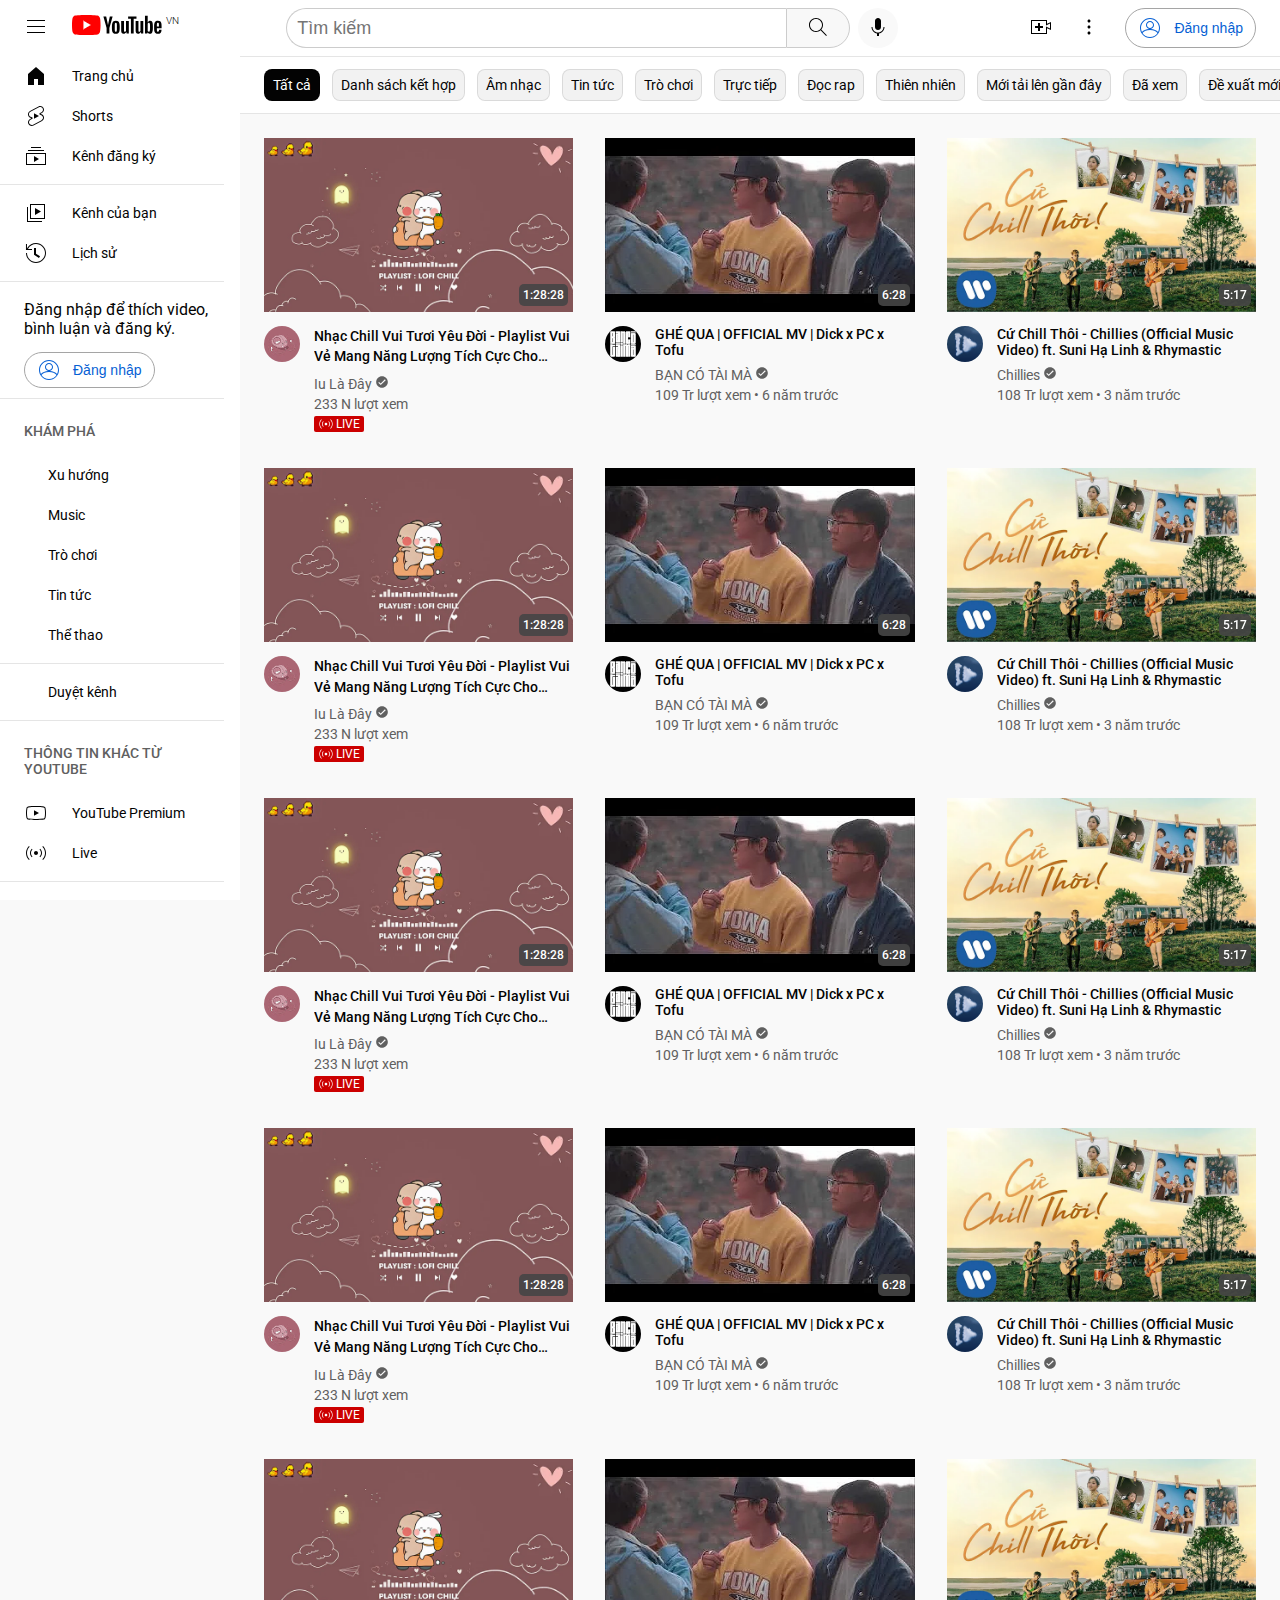
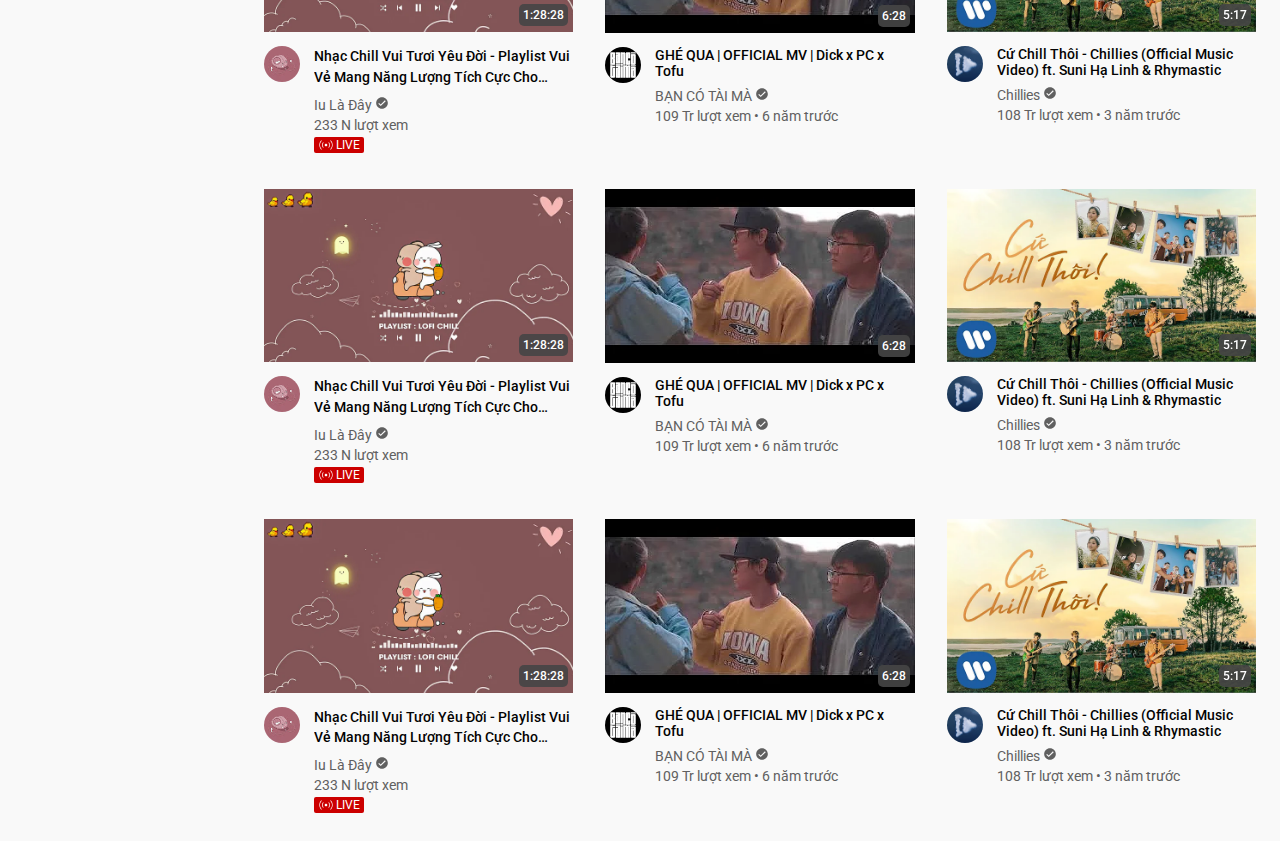
==== MaiKhoa/index.html @ 74b214de "push code" ====
<!DOCTYPE html>
<html lang="en">
<head>
    <meta charset="UTF-8">
    <meta name="viewport" content="width=device-width, initial-scale=1.0">
    <title>Youtube</title>
    <link href="style.css" rel="stylesheet" type="text/css" />
    <link rel="preconnect" href="https://fonts.googleapis.com" />
    <link rel="preconnect" href="https://fonts.gstatic.com" crossorigin />
    <link rel="icon" type="image/x-icon" href="/images/favicon.ico">
    <link
      href="https://fonts.googleapis.com/css2?family=Roboto:wght@400;500&display=swap"
      rel="stylesheet"
    />
</head>
<body>
    <header id="header">
      <div class="left d-flex">
        <button type="button" class="reset-button">
            <img src="./access/icon/ic_menu.png" alt="menu">
        </button>
        <div>
          <a href="/" class="logo">
            <img src="./access/icon/logo_youtube.png" alt="menu">
          </a> 
        <span class="country">VN</span>
      </div>
      </div>
      <div class="middle">
        <form >
          <input type="text" placeholder="Tìm kiếm" class="search" />
          <button type="submit" class="btn-search search">
            <img src="./access/icon/ic_search.png" alt="search">
          </button>
        </form>
        <button type="button" class="btn-mic reset-button">
          <img src="./access/icon/ic_mic.png" alt="mic">
        </button>
      </div>
      <div class="right">
        <button type="button" class="reset-button">
          <img src="./access/icon/ic-add.png" alt="add">
        </button>
        <button type="button" class="reset-button">
          <img src="./access/icon/ic_more.png" alt="more">
        </button>
        <button type="button" class="btn-signin btn-large">
          <img src="./access/icon/ic_avt.png" alt="avt">
          <span>Đăng nhập</span>
        </button>
      </div>
    </header>
    <aside id="sidebar">
      <nav class="nav-separator">
        <a href="#" class="active">
          <img src="./access/icon/ic_home.png" alt="">
          <span>Trang chủ</span>
        </a>
        <a href="#">
          <img src="./access/icon/ic-shorts.png" alt="">
          <span>Shorts</span>
        </a>
        <a href="#">
          <img src="./access/icon/ic_sub.png" alt="">
          <span>Kênh đăng ký</span>
        </a>
      </nav>
      <nav class="nav-separator">
        <a href="#">
          <img src="./access/icon/ic_channel.png" alt="">
          <span>Kênh của bạn</span>
        </a>
        <a href="#">
          <img src="./access/icon/ic_history.png" alt="">
          <span>Lịch sử</span>
        </a>
      </nav>
      <div class="pitch-signin">
        <p>Đăng nhập để thích video, bình luận và đăng ký.</p>
        <button type="button" class="btn-signin">
          <img src="./access/icon/ic_avt.png" alt="">
          <span>Đăng nhập</span>
        </button>
      </div>
      <div class="nav-with-title best-of-youtube">
        <h3>Khám phá</h3>
        <nav>
          <a href="#">
            <img src="/access/icon/ic_explore.png" alt="">
            <span>Xu hướng</span>
          </a>
          <a href="#">
            <img src="/access/icon/ic_music.png" alt="">
            <span>Music</span>
          </a>
          <a href="#">
            <img src="/access/icon/ic_game.png" alt="">
            <span>Trò chơi</span>
          </a>
          <a href="#">
            <img src="/access/icon/ic_new.png" alt="">
            <span>Tin tức</span>
          </a>
          <a href="#">
            <img src="/access/icon/ic_sport.png" alt="">
            <span>Thể thao</span>
          </a>
        </nav>
      </div>
      <nav class="nav-separator">
        <a href="#">
          <img src="/access/icon/ic-add.png" alt="">
          <span>Duyệt kênh</span>
        </a>
      </nav>
      <div class="nav-with-title more-from-youtube">
        <h3>Thông tin khác từ Youtube</h3>
        <nav>
          <a href="#">
            <svg
              width="24"
              height="24"
              viewBox="0 0 24 24"
              fill="none"
              xmlns="http://www.w3.org/2000/svg"
            >
              <path
                d="M10 9.35L15 12L10 14.65V9.35ZM12 6C9.47423 5.95085 6.94811 6.07782 4.44 6.38C4.18721 6.4509 3.95692 6.58564 3.77128 6.77129C3.58564 6.95693 3.45089 7.18722 3.38 7.44C3.1121 8.94492 2.98489 10.4715 3 12C2.98489 13.5285 3.1121 15.0551 3.38 16.56C3.45089 16.8128 3.58564 17.0431 3.77128 17.2287C3.95692 17.4144 4.18721 17.5491 4.44 17.62C6.94811 17.9222 9.47423 18.0492 12 18C14.5258 18.0492 17.0519 17.9222 19.56 17.62C19.8128 17.5491 20.0431 17.4144 20.2287 17.2287C20.4144 17.0431 20.5491 16.8128 20.62 16.56C20.8879 15.0551 21.0151 13.5285 21 12C21.0151 10.4715 20.8879 8.94492 20.62 7.44C20.5491 7.18722 20.4144 6.95693 20.2287 6.77129C20.0431 6.58564 19.8128 6.4509 19.56 6.38C17.0519 6.07782 14.5258 5.95085 12 6ZM12 5C12 5 18.25 5 19.81 5.42C20.2341 5.53436 20.6208 5.75801 20.9314 6.06861C21.242 6.37921 21.4656 6.76589 21.58 7.19C21.8696 8.77673 22.0103 10.3871 22 12C22.0103 13.6129 21.8696 15.2233 21.58 16.81C21.4656 17.2341 21.242 17.6208 20.9314 17.9314C20.6208 18.242 20.2341 18.4656 19.81 18.58C18.25 19 12 19 12 19C12 19 5.75 19 4.19 18.58C3.76589 18.4656 3.37921 18.242 3.06861 17.9314C2.758 17.6208 2.53435 17.2341 2.42 16.81C2.13035 15.2233 1.98974 13.6129 2 12C1.98974 10.3871 2.13035 8.77673 2.42 7.19C2.53435 6.76589 2.758 6.37921 3.06861 6.06861C3.37921 5.75801 3.76589 5.53436 4.19 5.42C5.75 5 12 5 12 5Z"
                fill="#030303"
              />
            </svg>
            <span>YouTube Premium</span>
          </a>
          <a href="#">
            <svg
              width="24"
              height="24"
              viewBox="0 0 24 24"
              fill="none"
              xmlns="http://www.w3.org/2000/svg"
            >
              <path
                d="M14 12C14 13.1 13.1 14 12 14C10.9 14 10 13.1 10 12C10 10.9 10.9 9.99998 12 9.99998C13.1 9.99998 14 10.9 14 12ZM8.48 8.44998L7.77 7.74998C6.68 8.82998 6 10.34 6 12C6 13.66 6.68 15.17 7.77 16.25L8.48 15.54C7.57 14.64 7 13.39 7 12C7 10.61 7.57 9.35998 8.48 8.44998ZM16.23 7.74998L15.52 8.45998C16.43 9.35998 17 10.61 17 12C17 13.39 16.43 14.64 15.52 15.55L16.23 16.26C17.32 15.17 18 13.66 18 12C18 10.34 17.32 8.82998 16.23 7.74998ZM5.65 5.62998L4.95 4.91998C3.13 6.72998 2 9.23998 2 12C2 14.76 3.13 17.27 4.95 19.08L5.66 18.37C4.02 16.74 3 14.49 3 12C3 9.50998 4.02 7.25998 5.65 5.62998ZM19.05 4.91998L18.34 5.62998C19.98 7.25998 21 9.50998 21 12C21 14.49 19.98 16.74 18.35 18.37L19.06 19.08C20.87 17.27 22 14.76 22 12C22 9.23998 20.87 6.72998 19.05 4.91998Z"
                fill="#030303"
              />
            </svg>

            <span>Live</span>
          </a>
        </nav>
      </div>
      <nav class="nav-separator">
        <a href="#">
          <svg
            width="24"
            height="24"
            viewBox="0 0 24 24"
            fill="none"
            xmlns="http://www.w3.org/2000/svg"
          >
            <path
              d="M12 9C13.65 9 15 10.35 15 12C15 13.65 13.65 15 12 15C10.35 15 9 13.65 9 12C9 10.35 10.35 9 12 9ZM12 8C9.79 8 8 9.79 8 12C8 14.21 9.79 16 12 16C14.21 16 16 14.21 16 12C16 9.79 14.21 8 12 8ZM13.22 3L13.77 5.2L13.9 5.71L14.4 5.89C15.01 6.12 15.59 6.45 16.12 6.87L16.52 7.19L17.02 7.05L19.19 6.43L20.41 8.54L18.78 10.13L18.41 10.49L18.49 11C18.54 11.32 18.57 11.64 18.57 11.98C18.57 12.32 18.54 12.64 18.49 12.96L18.41 13.47L18.78 13.83L20.41 15.42L19.19 17.53L17.02 16.91L16.52 16.77L16.12 17.09C15.59 17.52 15.01 17.85 14.4 18.07L13.9 18.25L13.77 18.76L13.22 21H10.78L10.23 18.8L10.1 18.29L9.6 18.11C9 17.88 8.42 17.55 7.88 17.12L7.48 16.8L6.98 16.94L4.81 17.56L3.6 15.44L5.23 13.85L5.6 13.49L5.52 12.98C5.47 12.66 5.44 12.33 5.44 12C5.44 11.67 5.47 11.34 5.52 11.02L5.6 10.51L5.23 10.15L3.6 8.56L4.82 6.45L6.99 7.07L7.49 7.21L7.89 6.89C8.42 6.45 9 6.12 9.61 5.9L10.11 5.72L10.24 5.21L10.78 3H13.22ZM14 2H10L9.26 4.96C8.53 5.23 7.86 5.62 7.26 6.1L4.34 5.27L2.34 8.73L4.53 10.86C4.47 11.23 4.44 11.61 4.44 12C4.44 12.39 4.47 12.77 4.53 13.14L2.34 15.27L4.34 18.73L7.26 17.9C7.86 18.38 8.53 18.77 9.26 19.04L10 22H14L14.74 19.04C15.47 18.77 16.14 18.38 16.74 17.9L19.66 18.73L21.66 15.27L19.47 13.14C19.53 12.77 19.56 12.39 19.56 12C19.56 11.61 19.53 11.23 19.47 10.86L21.66 8.73L19.66 5.27L16.74 6.1C16.14 5.62 15.47 5.23 14.74 4.96L14 2Z"
              fill="#030303"
            />
          </svg>

          <span>Cài đặt</span>
        </a>
        <a href="#">
          <svg
            width="24"
            height="24"
            viewBox="0 0 24 24"
            fill="none"
            xmlns="http://www.w3.org/2000/svg"
          >
            <path
              d="M13.18 4L13.42 5.2L13.58 6H14.4H19V13H13.82L13.58 11.8L13.42 11H12.6H6V4H13.18ZM14 3H5V21H6V12H12.6L13 14H20V5H14.4L14 3Z"
              fill="#030303"
            />
          </svg>

          <span>Lịch sử báo cáo</span>
        </a>
        <a href="#">
          <svg
            width="24"
            height="24"
            viewBox="0 0 24 24"
            fill="none"
            xmlns="http://www.w3.org/2000/svg"
          >
            <path
              d="M15.36 9.96C15.36 11.05 14.69 11.63 14.05 12.2C13.52 12.67 13.02 13.1 12.89 13.8L12.85 14H11.1L11.13 13.72C11.27 12.55 11.93 11.96 12.6 11.45C13.12 11.05 13.61 10.68 13.61 9.96C13.61 9.45 13.38 8.99 12.98 8.67C12.58 8.36 12.06 8.25 11.56 8.38C10.97 8.53 10.51 9.05 10.37 9.72L10.32 10H8.57L8.63 9.58C8.83 8.18 9.78 7.05 11.05 6.71C12.1 6.42 13.19 6.63 14.03 7.28C14.88 7.92 15.36 8.9 15.36 9.96ZM12 18C12.55 18 13 17.55 13 17C13 16.45 12.55 16 12 16C11.45 16 11 16.45 11 17C11 17.55 11.45 18 12 18ZM12 3C7.04 3 3 7.04 3 12C3 16.96 7.04 21 12 21C16.96 21 21 16.96 21 12C21 7.04 16.96 3 12 3ZM12 2C17.52 2 22 6.48 22 12C22 17.52 17.52 22 12 22C6.48 22 2 17.52 2 12C2 6.48 6.48 2 12 2Z"
              fill="#030303"
            />
          </svg>

          <span>Giúp đỡ</span>
        </a>
        <a href="#">
          <svg
            width="24"
            height="24"
            viewBox="0 0 24 24"
            fill="none"
            xmlns="http://www.w3.org/2000/svg"
          >
            <path
              d="M13 14H11V12H13V14ZM13 5H11V11H13V5ZM19 3H5V19.59L8.29 16.3L8.59 16H9H19V3ZM20 2V17H9L4 22V2H20Z"
              fill="#030303"
            />
          </svg>

          <span>Gửi phản hồi</span>
        </a>
      </nav>
      <div class="sitemap">
        <p>
          <a href="#">Giới thiệu</a>
          <a href="#">Báo chí</a>
          <a href="#">Bản quyền</a><br />
          <a href="#">Liên hệ chúng tôi</a>
          <a href="#">Người sáng tạo</a><br />
          <a href="#">Quảng cáo</a>
          <a href="#">Nhà phát triển</a>
        </p>
        <p>
          <a href="#">Điều khoản</a>
          <a href="#">Quyền riêng tư</a>
          <a href="#">Chính sách và an toàn</a><br />
          <a href="#">Cách YouTube hoạt động</a><br />
          <a href="#">Thử các tính năng mới</a>
        </p>
      </div>
      <p class="copyright">© 2024 Google LLC</p>
    </aside>
    <section id="content">
      <header id="header-tags">
        <a href="#" class="selected">Tất cả</a>
        <a href="#">Danh sách kết hợp</a>
        <a href="#">Âm nhạc</a>
        <a href="#">Tin tức</a>
        <a href="#">Trò chơi</a>
        <a href="#">Trực tiếp</a>
        <a href="#">Đọc rap</a>
        <a href="#">Thiên nhiên</a>
        <a href="#">Mới tải lên gần đây</a>
        <a href="#">Đã xem</a>
        <a href="#">Đề xuất mới</a>
      </header>
      <div class="thumbs-list">
        <article class="video-thumb">
            <div class="img">
               <img class="thumb" src="images/t01.png" />
               <div class="time-vd">
                 <span >1:28:28</span>
                </div>
            </div>
          <div class="details">
            <img class="avt-author" src="images/a01.png" />
            <div class="infos">
              <h4 class="name-video">Nhạc Chill Vui Tươi Yêu Đời - Playlist Vui Vẻ Mang Năng Lượng Tích Cực Cho Ngày Mới - Iu Là Đây</h4>
              <p>
                Iu Là Đây
                <svg
                  width="14"
                  height="14"
                  viewBox="0 0 14 14"
                  fill="none"
                  xmlns="http://www.w3.org/2000/svg"
                >
                  <path
                    d="M6.99999 1.16666C3.79166 1.16666 1.16666 3.79166 1.16666 7C1.16666 10.2083 3.79166 12.8333 6.99999 12.8333C10.2083 12.8333 12.8333 10.2083 12.8333 7C12.8333 3.79166 10.2083 1.16666 6.99999 1.16666ZM5.71666 10.0917L3.26666 7.7L4.08332 6.88333L5.71666 8.45833L9.91666 4.31666L10.7333 5.13333L5.71666 10.0917Z"
                    fill="#606060"
                  />
                </svg>
              </p>
              <p>233 N lượt xem</p>
              <p class="live">
                <svg
                  width="16"
                  height="16"
                  viewBox="0 0 16 16"
                  fill="none"
                  xmlns="http://www.w3.org/2000/svg"
                >
                  <path
                    d="M9.33333 8C9.33333 8.73333 8.73333 9.33333 7.99999 9.33333C7.26666 9.33333 6.66666 8.73333 6.66666 8C6.66666 7.26667 7.26666 6.66667 7.99999 6.66667C8.73333 6.66667 9.33333 7.26667 9.33333 8ZM5.65333 5.63333L5.17999 5.16667C4.45333 5.88667 3.99999 6.89333 3.99999 8C3.99999 9.10667 4.45333 10.1133 5.17999 10.8333L5.65333 10.36C5.04666 9.76 4.66666 8.92666 4.66666 8C4.66666 7.07333 5.04666 6.24 5.65333 5.63333ZM10.82 5.16667L10.3467 5.64C10.9533 6.24 11.3333 7.07333 11.3333 8C11.3333 8.92666 10.9533 9.76 10.3467 10.3667L10.82 10.84C11.5467 10.1133 12 9.10667 12 8C12 6.89333 11.5467 5.88667 10.82 5.16667ZM3.76666 3.75333L3.29999 3.28C2.08666 4.48667 1.33333 6.16 1.33333 8C1.33333 9.84 2.08666 11.5133 3.29999 12.72L3.77333 12.2467C2.67999 11.16 1.99999 9.66 1.99999 8C1.99999 6.34 2.67999 4.84 3.76666 3.75333ZM12.7 3.28L12.2267 3.75333C13.32 4.84 14 6.34 14 8C14 9.66 13.32 11.16 12.2333 12.2467L12.7067 12.72C13.9133 11.5133 14.6667 9.84 14.6667 8C14.6667 6.16 13.9133 4.48667 12.7 3.28Z"
                    fill="white"
                  />
                </svg>
                Live
              </p>
            </div>
          </div>
        </article>
        <article class="video-thumb">
            <div class="img">
                <img class="thumb" src="images/t02.png" />
                <div class="time-vd">
                  <span >6:28</span>
                 </div>
             </div>
          <div class="details">
            <img class="avt-author"  src="images/a02.png" />
            <div class="infos">
              <h4>GHÉ QUA | OFFICIAL MV | Dick x PC x Tofu</h4>
              <p>
                BẠN CÓ TÀI MÀ
                <svg
                  width="14"
                  height="14"
                  viewBox="0 0 14 14"
                  fill="none"
                  xmlns="http://www.w3.org/2000/svg"
                >
                  <path
                    d="M6.99999 1.16666C3.79166 1.16666 1.16666 3.79166 1.16666 7C1.16666 10.2083 3.79166 12.8333 6.99999 12.8333C10.2083 12.8333 12.8333 10.2083 12.8333 7C12.8333 3.79166 10.2083 1.16666 6.99999 1.16666ZM5.71666 10.0917L3.26666 7.7L4.08332 6.88333L5.71666 8.45833L9.91666 4.31666L10.7333 5.13333L5.71666 10.0917Z"
                    fill="#606060"
                  />
                </svg>
              </p>
              <p>
                109 Tr lượt xem • 6 năm trước</p>
            </div>
          </div>
        </article>
        <article class="video-thumb">
            <div class="img">
                <img class="thumb" src="images/t03.png" />
                <div class="time-vd">
                  <span >5:17</span>
                 </div>
             </div>
          <div class="details">
            <img class="avt-author" src="images/a03.png" />
            <div class="infos">
              <h4>Cứ Chill Thôi - Chillies (Official Music Video) ft. Suni Hạ Linh & Rhymastic</h4>
              <p>
                Chillies
                <svg
                  width="14"
                  height="14"
                  viewBox="0 0 14 14"
                  fill="none"
                  xmlns="http://www.w3.org/2000/svg"
                >
                  <path
                    d="M6.99999 1.16666C3.79166 1.16666 1.16666 3.79166 1.16666 7C1.16666 10.2083 3.79166 12.8333 6.99999 12.8333C10.2083 12.8333 12.8333 10.2083 12.8333 7C12.8333 3.79166 10.2083 1.16666 6.99999 1.16666ZM5.71666 10.0917L3.26666 7.7L4.08332 6.88333L5.71666 8.45833L9.91666 4.31666L10.7333 5.13333L5.71666 10.0917Z"
                    fill="#606060"
                  />
                </svg>
              </p>
              <p>108 Tr lượt xem  • 3 năm trước</p>
            </div>
          </div>
        </article>
        <article class="video-thumb">
            <div class="img">
               <img class="thumb" src="images/t01.png" />
               <div class="time-vd">
                 <span >1:28:28</span>
                </div>
            </div>
          <div class="details">
            <img class="avt-author" src="images/a01.png" />
            <div class="infos">
              <h4 class="name-video">Nhạc Chill Vui Tươi Yêu Đời - Playlist Vui Vẻ Mang Năng Lượng Tích Cực Cho Ngày Mới - Iu Là Đây</h4>
              <p>
                Iu Là Đây
                <svg
                  width="14"
                  height="14"
                  viewBox="0 0 14 14"
                  fill="none"
                  xmlns="http://www.w3.org/2000/svg"
                >
                  <path
                    d="M6.99999 1.16666C3.79166 1.16666 1.16666 3.79166 1.16666 7C1.16666 10.2083 3.79166 12.8333 6.99999 12.8333C10.2083 12.8333 12.8333 10.2083 12.8333 7C12.8333 3.79166 10.2083 1.16666 6.99999 1.16666ZM5.71666 10.0917L3.26666 7.7L4.08332 6.88333L5.71666 8.45833L9.91666 4.31666L10.7333 5.13333L5.71666 10.0917Z"
                    fill="#606060"
                  />
                </svg>
              </p>
              <p>233 N lượt xem</p>
              <p class="live">
                <svg
                  width="16"
                  height="16"
                  viewBox="0 0 16 16"
                  fill="none"
                  xmlns="http://www.w3.org/2000/svg"
                >
                  <path
                    d="M9.33333 8C9.33333 8.73333 8.73333 9.33333 7.99999 9.33333C7.26666 9.33333 6.66666 8.73333 6.66666 8C6.66666 7.26667 7.26666 6.66667 7.99999 6.66667C8.73333 6.66667 9.33333 7.26667 9.33333 8ZM5.65333 5.63333L5.17999 5.16667C4.45333 5.88667 3.99999 6.89333 3.99999 8C3.99999 9.10667 4.45333 10.1133 5.17999 10.8333L5.65333 10.36C5.04666 9.76 4.66666 8.92666 4.66666 8C4.66666 7.07333 5.04666 6.24 5.65333 5.63333ZM10.82 5.16667L10.3467 5.64C10.9533 6.24 11.3333 7.07333 11.3333 8C11.3333 8.92666 10.9533 9.76 10.3467 10.3667L10.82 10.84C11.5467 10.1133 12 9.10667 12 8C12 6.89333 11.5467 5.88667 10.82 5.16667ZM3.76666 3.75333L3.29999 3.28C2.08666 4.48667 1.33333 6.16 1.33333 8C1.33333 9.84 2.08666 11.5133 3.29999 12.72L3.77333 12.2467C2.67999 11.16 1.99999 9.66 1.99999 8C1.99999 6.34 2.67999 4.84 3.76666 3.75333ZM12.7 3.28L12.2267 3.75333C13.32 4.84 14 6.34 14 8C14 9.66 13.32 11.16 12.2333 12.2467L12.7067 12.72C13.9133 11.5133 14.6667 9.84 14.6667 8C14.6667 6.16 13.9133 4.48667 12.7 3.28Z"
                    fill="white"
                  />
                </svg>
                Live
              </p>
            </div>
          </div>
        </article>
        <article class="video-thumb">
            <div class="img">
                <img class="thumb" src="images/t02.png" />
                <div class="time-vd">
                  <span >6:28</span>
                 </div>
             </div>
          <div class="details">
            <img class="avt-author"  src="images/a02.png" />
            <div class="infos">
              <h4>GHÉ QUA | OFFICIAL MV | Dick x PC x Tofu</h4>
              <p>
                BẠN CÓ TÀI MÀ
                <svg
                  width="14"
                  height="14"
                  viewBox="0 0 14 14"
                  fill="none"
                  xmlns="http://www.w3.org/2000/svg"
                >
                  <path
                    d="M6.99999 1.16666C3.79166 1.16666 1.16666 3.79166 1.16666 7C1.16666 10.2083 3.79166 12.8333 6.99999 12.8333C10.2083 12.8333 12.8333 10.2083 12.8333 7C12.8333 3.79166 10.2083 1.16666 6.99999 1.16666ZM5.71666 10.0917L3.26666 7.7L4.08332 6.88333L5.71666 8.45833L9.91666 4.31666L10.7333 5.13333L5.71666 10.0917Z"
                    fill="#606060"
                  />
                </svg>
              </p>
              <p>
                109 Tr lượt xem • 6 năm trước</p>
            </div>
          </div>
        </article>
        <article class="video-thumb">
            <div class="img">
                <img class="thumb" src="images/t03.png" />
                <div class="time-vd">
                  <span >5:17</span>
                 </div>
             </div>
          <div class="details">
            <img class="avt-author" src="images/a03.png" />
            <div class="infos">
              <h4>Cứ Chill Thôi - Chillies (Official Music Video) ft. Suni Hạ Linh & Rhymastic</h4>
              <p>
                Chillies
                <svg
                  width="14"
                  height="14"
                  viewBox="0 0 14 14"
                  fill="none"
                  xmlns="http://www.w3.org/2000/svg"
                >
                  <path
                    d="M6.99999 1.16666C3.79166 1.16666 1.16666 3.79166 1.16666 7C1.16666 10.2083 3.79166 12.8333 6.99999 12.8333C10.2083 12.8333 12.8333 10.2083 12.8333 7C12.8333 3.79166 10.2083 1.16666 6.99999 1.16666ZM5.71666 10.0917L3.26666 7.7L4.08332 6.88333L5.71666 8.45833L9.91666 4.31666L10.7333 5.13333L5.71666 10.0917Z"
                    fill="#606060"
                  />
                </svg>
              </p>
              <p>108 Tr lượt xem  • 3 năm trước</p>
            </div>
          </div>
        </article>
        <article class="video-thumb">
            <div class="img">
               <img class="thumb" src="images/t01.png" />
               <div class="time-vd">
                 <span >1:28:28</span>
                </div>
            </div>
          <div class="details">
            <img class="avt-author" src="images/a01.png" />
            <div class="infos">
              <h4 class="name-video">Nhạc Chill Vui Tươi Yêu Đời - Playlist Vui Vẻ Mang Năng Lượng Tích Cực Cho Ngày Mới - Iu Là Đây</h4>
              <p>
                Iu Là Đây
                <svg
                  width="14"
                  height="14"
                  viewBox="0 0 14 14"
                  fill="none"
                  xmlns="http://www.w3.org/2000/svg"
                >
                  <path
                    d="M6.99999 1.16666C3.79166 1.16666 1.16666 3.79166 1.16666 7C1.16666 10.2083 3.79166 12.8333 6.99999 12.8333C10.2083 12.8333 12.8333 10.2083 12.8333 7C12.8333 3.79166 10.2083 1.16666 6.99999 1.16666ZM5.71666 10.0917L3.26666 7.7L4.08332 6.88333L5.71666 8.45833L9.91666 4.31666L10.7333 5.13333L5.71666 10.0917Z"
                    fill="#606060"
                  />
                </svg>
              </p>
              <p>233 N lượt xem</p>
              <p class="live">
                <svg
                  width="16"
                  height="16"
                  viewBox="0 0 16 16"
                  fill="none"
                  xmlns="http://www.w3.org/2000/svg"
                >
                  <path
                    d="M9.33333 8C9.33333 8.73333 8.73333 9.33333 7.99999 9.33333C7.26666 9.33333 6.66666 8.73333 6.66666 8C6.66666 7.26667 7.26666 6.66667 7.99999 6.66667C8.73333 6.66667 9.33333 7.26667 9.33333 8ZM5.65333 5.63333L5.17999 5.16667C4.45333 5.88667 3.99999 6.89333 3.99999 8C3.99999 9.10667 4.45333 10.1133 5.17999 10.8333L5.65333 10.36C5.04666 9.76 4.66666 8.92666 4.66666 8C4.66666 7.07333 5.04666 6.24 5.65333 5.63333ZM10.82 5.16667L10.3467 5.64C10.9533 6.24 11.3333 7.07333 11.3333 8C11.3333 8.92666 10.9533 9.76 10.3467 10.3667L10.82 10.84C11.5467 10.1133 12 9.10667 12 8C12 6.89333 11.5467 5.88667 10.82 5.16667ZM3.76666 3.75333L3.29999 3.28C2.08666 4.48667 1.33333 6.16 1.33333 8C1.33333 9.84 2.08666 11.5133 3.29999 12.72L3.77333 12.2467C2.67999 11.16 1.99999 9.66 1.99999 8C1.99999 6.34 2.67999 4.84 3.76666 3.75333ZM12.7 3.28L12.2267 3.75333C13.32 4.84 14 6.34 14 8C14 9.66 13.32 11.16 12.2333 12.2467L12.7067 12.72C13.9133 11.5133 14.6667 9.84 14.6667 8C14.6667 6.16 13.9133 4.48667 12.7 3.28Z"
                    fill="white"
                  />
                </svg>
                Live
              </p>
            </div>
          </div>
        </article>
        <article class="video-thumb">
            <div class="img">
                <img class="thumb" src="images/t02.png" />
                <div class="time-vd">
                  <span >6:28</span>
                 </div>
             </div>
          <div class="details">
            <img class="avt-author"  src="images/a02.png" />
            <div class="infos">
              <h4>GHÉ QUA | OFFICIAL MV | Dick x PC x Tofu</h4>
              <p>
                BẠN CÓ TÀI MÀ
                <svg
                  width="14"
                  height="14"
                  viewBox="0 0 14 14"
                  fill="none"
                  xmlns="http://www.w3.org/2000/svg"
                >
                  <path
                    d="M6.99999 1.16666C3.79166 1.16666 1.16666 3.79166 1.16666 7C1.16666 10.2083 3.79166 12.8333 6.99999 12.8333C10.2083 12.8333 12.8333 10.2083 12.8333 7C12.8333 3.79166 10.2083 1.16666 6.99999 1.16666ZM5.71666 10.0917L3.26666 7.7L4.08332 6.88333L5.71666 8.45833L9.91666 4.31666L10.7333 5.13333L5.71666 10.0917Z"
                    fill="#606060"
                  />
                </svg>
              </p>
              <p>
                109 Tr lượt xem • 6 năm trước</p>
            </div>
          </div>
        </article>
        <article class="video-thumb">
            <div class="img">
                <img class="thumb" src="images/t03.png" />
                <div class="time-vd">
                  <span >5:17</span>
                 </div>
             </div>
          <div class="details">
            <img class="avt-author" src="images/a03.png" />
            <div class="infos">
              <h4>Cứ Chill Thôi - Chillies (Official Music Video) ft. Suni Hạ Linh & Rhymastic</h4>
              <p>
                Chillies
                <svg
                  width="14"
                  height="14"
                  viewBox="0 0 14 14"
                  fill="none"
                  xmlns="http://www.w3.org/2000/svg"
                >
                  <path
                    d="M6.99999 1.16666C3.79166 1.16666 1.16666 3.79166 1.16666 7C1.16666 10.2083 3.79166 12.8333 6.99999 12.8333C10.2083 12.8333 12.8333 10.2083 12.8333 7C12.8333 3.79166 10.2083 1.16666 6.99999 1.16666ZM5.71666 10.0917L3.26666 7.7L4.08332 6.88333L5.71666 8.45833L9.91666 4.31666L10.7333 5.13333L5.71666 10.0917Z"
                    fill="#606060"
                  />
                </svg>
              </p>
              <p>108 Tr lượt xem  • 3 năm trước</p>
            </div>
          </div>
        </article>
        <article class="video-thumb">
            <div class="img">
               <img class="thumb" src="images/t01.png" />
               <div class="time-vd">
                 <span >1:28:28</span>
                </div>
            </div>
          <div class="details">
            <img class="avt-author" src="images/a01.png" />
            <div class="infos">
              <h4 class="name-video">Nhạc Chill Vui Tươi Yêu Đời - Playlist Vui Vẻ Mang Năng Lượng Tích Cực Cho Ngày Mới - Iu Là Đây</h4>
              <p>
                Iu Là Đây
                <svg
                  width="14"
                  height="14"
                  viewBox="0 0 14 14"
                  fill="none"
                  xmlns="http://www.w3.org/2000/svg"
                >
                  <path
                    d="M6.99999 1.16666C3.79166 1.16666 1.16666 3.79166 1.16666 7C1.16666 10.2083 3.79166 12.8333 6.99999 12.8333C10.2083 12.8333 12.8333 10.2083 12.8333 7C12.8333 3.79166 10.2083 1.16666 6.99999 1.16666ZM5.71666 10.0917L3.26666 7.7L4.08332 6.88333L5.71666 8.45833L9.91666 4.31666L10.7333 5.13333L5.71666 10.0917Z"
                    fill="#606060"
                  />
                </svg>
              </p>
              <p>233 N lượt xem</p>
              <p class="live">
                <svg
                  width="16"
                  height="16"
                  viewBox="0 0 16 16"
                  fill="none"
                  xmlns="http://www.w3.org/2000/svg"
                >
                  <path
                    d="M9.33333 8C9.33333 8.73333 8.73333 9.33333 7.99999 9.33333C7.26666 9.33333 6.66666 8.73333 6.66666 8C6.66666 7.26667 7.26666 6.66667 7.99999 6.66667C8.73333 6.66667 9.33333 7.26667 9.33333 8ZM5.65333 5.63333L5.17999 5.16667C4.45333 5.88667 3.99999 6.89333 3.99999 8C3.99999 9.10667 4.45333 10.1133 5.17999 10.8333L5.65333 10.36C5.04666 9.76 4.66666 8.92666 4.66666 8C4.66666 7.07333 5.04666 6.24 5.65333 5.63333ZM10.82 5.16667L10.3467 5.64C10.9533 6.24 11.3333 7.07333 11.3333 8C11.3333 8.92666 10.9533 9.76 10.3467 10.3667L10.82 10.84C11.5467 10.1133 12 9.10667 12 8C12 6.89333 11.5467 5.88667 10.82 5.16667ZM3.76666 3.75333L3.29999 3.28C2.08666 4.48667 1.33333 6.16 1.33333 8C1.33333 9.84 2.08666 11.5133 3.29999 12.72L3.77333 12.2467C2.67999 11.16 1.99999 9.66 1.99999 8C1.99999 6.34 2.67999 4.84 3.76666 3.75333ZM12.7 3.28L12.2267 3.75333C13.32 4.84 14 6.34 14 8C14 9.66 13.32 11.16 12.2333 12.2467L12.7067 12.72C13.9133 11.5133 14.6667 9.84 14.6667 8C14.6667 6.16 13.9133 4.48667 12.7 3.28Z"
                    fill="white"
                  />
                </svg>
                Live
              </p>
            </div>
          </div>
        </article>
        <article class="video-thumb">
            <div class="img">
                <img class="thumb" src="images/t02.png" />
                <div class="time-vd">
                  <span >6:28</span>
                 </div>
             </div>
          <div class="details">
            <img class="avt-author"  src="images/a02.png" />
            <div class="infos">
              <h4>GHÉ QUA | OFFICIAL MV | Dick x PC x Tofu</h4>
              <p>
                BẠN CÓ TÀI MÀ
                <svg
                  width="14"
                  height="14"
                  viewBox="0 0 14 14"
                  fill="none"
                  xmlns="http://www.w3.org/2000/svg"
                >
                  <path
                    d="M6.99999 1.16666C3.79166 1.16666 1.16666 3.79166 1.16666 7C1.16666 10.2083 3.79166 12.8333 6.99999 12.8333C10.2083 12.8333 12.8333 10.2083 12.8333 7C12.8333 3.79166 10.2083 1.16666 6.99999 1.16666ZM5.71666 10.0917L3.26666 7.7L4.08332 6.88333L5.71666 8.45833L9.91666 4.31666L10.7333 5.13333L5.71666 10.0917Z"
                    fill="#606060"
                  />
                </svg>
              </p>
              <p>
                109 Tr lượt xem • 6 năm trước</p>
            </div>
          </div>
        </article>
        <article class="video-thumb">
            <div class="img">
                <img class="thumb" src="images/t03.png" />
                <div class="time-vd">
                  <span >5:17</span>
                 </div>
             </div>
          <div class="details">
            <img class="avt-author" src="images/a03.png" />
            <div class="infos">
              <h4>Cứ Chill Thôi - Chillies (Official Music Video) ft. Suni Hạ Linh & Rhymastic</h4>
              <p>
                Chillies
                <svg
                  width="14"
                  height="14"
                  viewBox="0 0 14 14"
                  fill="none"
                  xmlns="http://www.w3.org/2000/svg"
                >
                  <path
                    d="M6.99999 1.16666C3.79166 1.16666 1.16666 3.79166 1.16666 7C1.16666 10.2083 3.79166 12.8333 6.99999 12.8333C10.2083 12.8333 12.8333 10.2083 12.8333 7C12.8333 3.79166 10.2083 1.16666 6.99999 1.16666ZM5.71666 10.0917L3.26666 7.7L4.08332 6.88333L5.71666 8.45833L9.91666 4.31666L10.7333 5.13333L5.71666 10.0917Z"
                    fill="#606060"
                  />
                </svg>
              </p>
              <p>108 Tr lượt xem  • 3 năm trước</p>
            </div>
          </div>
        </article>
        <article class="video-thumb">
            <div class="img">
               <img class="thumb" src="images/t01.png" />
               <div class="time-vd">
                 <span >1:28:28</span>
                </div>
            </div>
          <div class="details">
            <img class="avt-author" src="images/a01.png" />
            <div class="infos">
              <h4 class="name-video">Nhạc Chill Vui Tươi Yêu Đời - Playlist Vui Vẻ Mang Năng Lượng Tích Cực Cho Ngày Mới - Iu Là Đây</h4>
              <p>
                Iu Là Đây
                <svg
                  width="14"
                  height="14"
                  viewBox="0 0 14 14"
                  fill="none"
                  xmlns="http://www.w3.org/2000/svg"
                >
                  <path
                    d="M6.99999 1.16666C3.79166 1.16666 1.16666 3.79166 1.16666 7C1.16666 10.2083 3.79166 12.8333 6.99999 12.8333C10.2083 12.8333 12.8333 10.2083 12.8333 7C12.8333 3.79166 10.2083 1.16666 6.99999 1.16666ZM5.71666 10.0917L3.26666 7.7L4.08332 6.88333L5.71666 8.45833L9.91666 4.31666L10.7333 5.13333L5.71666 10.0917Z"
                    fill="#606060"
                  />
                </svg>
              </p>
              <p>233 N lượt xem</p>
              <p class="live">
                <svg
                  width="16"
                  height="16"
                  viewBox="0 0 16 16"
                  fill="none"
                  xmlns="http://www.w3.org/2000/svg"
                >
                  <path
                    d="M9.33333 8C9.33333 8.73333 8.73333 9.33333 7.99999 9.33333C7.26666 9.33333 6.66666 8.73333 6.66666 8C6.66666 7.26667 7.26666 6.66667 7.99999 6.66667C8.73333 6.66667 9.33333 7.26667 9.33333 8ZM5.65333 5.63333L5.17999 5.16667C4.45333 5.88667 3.99999 6.89333 3.99999 8C3.99999 9.10667 4.45333 10.1133 5.17999 10.8333L5.65333 10.36C5.04666 9.76 4.66666 8.92666 4.66666 8C4.66666 7.07333 5.04666 6.24 5.65333 5.63333ZM10.82 5.16667L10.3467 5.64C10.9533 6.24 11.3333 7.07333 11.3333 8C11.3333 8.92666 10.9533 9.76 10.3467 10.3667L10.82 10.84C11.5467 10.1133 12 9.10667 12 8C12 6.89333 11.5467 5.88667 10.82 5.16667ZM3.76666 3.75333L3.29999 3.28C2.08666 4.48667 1.33333 6.16 1.33333 8C1.33333 9.84 2.08666 11.5133 3.29999 12.72L3.77333 12.2467C2.67999 11.16 1.99999 9.66 1.99999 8C1.99999 6.34 2.67999 4.84 3.76666 3.75333ZM12.7 3.28L12.2267 3.75333C13.32 4.84 14 6.34 14 8C14 9.66 13.32 11.16 12.2333 12.2467L12.7067 12.72C13.9133 11.5133 14.6667 9.84 14.6667 8C14.6667 6.16 13.9133 4.48667 12.7 3.28Z"
                    fill="white"
                  />
                </svg>
                Live
              </p>
            </div>
          </div>
        </article>
        <article class="video-thumb">
            <div class="img">
                <img class="thumb" src="images/t02.png" />
                <div class="time-vd">
                  <span >6:28</span>
                 </div>
             </div>
          <div class="details">
            <img class="avt-author"  src="images/a02.png" />
            <div class="infos">
              <h4>GHÉ QUA | OFFICIAL MV | Dick x PC x Tofu</h4>
              <p>
                BẠN CÓ TÀI MÀ
                <svg
                  width="14"
                  height="14"
                  viewBox="0 0 14 14"
                  fill="none"
                  xmlns="http://www.w3.org/2000/svg"
                >
                  <path
                    d="M6.99999 1.16666C3.79166 1.16666 1.16666 3.79166 1.16666 7C1.16666 10.2083 3.79166 12.8333 6.99999 12.8333C10.2083 12.8333 12.8333 10.2083 12.8333 7C12.8333 3.79166 10.2083 1.16666 6.99999 1.16666ZM5.71666 10.0917L3.26666 7.7L4.08332 6.88333L5.71666 8.45833L9.91666 4.31666L10.7333 5.13333L5.71666 10.0917Z"
                    fill="#606060"
                  />
                </svg>
              </p>
              <p>
                109 Tr lượt xem • 6 năm trước</p>
            </div>
          </div>
        </article>
        <article class="video-thumb">
            <div class="img">
                <img class="thumb" src="images/t03.png" />
                <div class="time-vd">
                  <span >5:17</span>
                 </div>
             </div>
          <div class="details">
            <img class="avt-author" src="images/a03.png" />
            <div class="infos">
              <h4>Cứ Chill Thôi - Chillies (Official Music Video) ft. Suni Hạ Linh & Rhymastic</h4>
              <p>
                Chillies
                <svg
                  width="14"
                  height="14"
                  viewBox="0 0 14 14"
                  fill="none"
                  xmlns="http://www.w3.org/2000/svg"
                >
                  <path
                    d="M6.99999 1.16666C3.79166 1.16666 1.16666 3.79166 1.16666 7C1.16666 10.2083 3.79166 12.8333 6.99999 12.8333C10.2083 12.8333 12.8333 10.2083 12.8333 7C12.8333 3.79166 10.2083 1.16666 6.99999 1.16666ZM5.71666 10.0917L3.26666 7.7L4.08332 6.88333L5.71666 8.45833L9.91666 4.31666L10.7333 5.13333L5.71666 10.0917Z"
                    fill="#606060"
                  />
                </svg>
              </p>
              <p>108 Tr lượt xem  • 3 năm trước</p>
            </div>
          </div>
        </article>
        <article class="video-thumb">
            <div class="img">
               <img class="thumb" src="images/t01.png" />
               <div class="time-vd">
                 <span >1:28:28</span>
                </div>
            </div>
          <div class="details">
            <img class="avt-author" src="images/a01.png" />
            <div class="infos">
              <h4 class="name-video">Nhạc Chill Vui Tươi Yêu Đời - Playlist Vui Vẻ Mang Năng Lượng Tích Cực Cho Ngày Mới - Iu Là Đây</h4>
              <p>
                Iu Là Đây
                <svg
                  width="14"
                  height="14"
                  viewBox="0 0 14 14"
                  fill="none"
                  xmlns="http://www.w3.org/2000/svg"
                >
                  <path
                    d="M6.99999 1.16666C3.79166 1.16666 1.16666 3.79166 1.16666 7C1.16666 10.2083 3.79166 12.8333 6.99999 12.8333C10.2083 12.8333 12.8333 10.2083 12.8333 7C12.8333 3.79166 10.2083 1.16666 6.99999 1.16666ZM5.71666 10.0917L3.26666 7.7L4.08332 6.88333L5.71666 8.45833L9.91666 4.31666L10.7333 5.13333L5.71666 10.0917Z"
                    fill="#606060"
                  />
                </svg>
              </p>
              <p>233 N lượt xem</p>
              <p class="live">
                <svg
                  width="16"
                  height="16"
                  viewBox="0 0 16 16"
                  fill="none"
                  xmlns="http://www.w3.org/2000/svg"
                >
                  <path
                    d="M9.33333 8C9.33333 8.73333 8.73333 9.33333 7.99999 9.33333C7.26666 9.33333 6.66666 8.73333 6.66666 8C6.66666 7.26667 7.26666 6.66667 7.99999 6.66667C8.73333 6.66667 9.33333 7.26667 9.33333 8ZM5.65333 5.63333L5.17999 5.16667C4.45333 5.88667 3.99999 6.89333 3.99999 8C3.99999 9.10667 4.45333 10.1133 5.17999 10.8333L5.65333 10.36C5.04666 9.76 4.66666 8.92666 4.66666 8C4.66666 7.07333 5.04666 6.24 5.65333 5.63333ZM10.82 5.16667L10.3467 5.64C10.9533 6.24 11.3333 7.07333 11.3333 8C11.3333 8.92666 10.9533 9.76 10.3467 10.3667L10.82 10.84C11.5467 10.1133 12 9.10667 12 8C12 6.89333 11.5467 5.88667 10.82 5.16667ZM3.76666 3.75333L3.29999 3.28C2.08666 4.48667 1.33333 6.16 1.33333 8C1.33333 9.84 2.08666 11.5133 3.29999 12.72L3.77333 12.2467C2.67999 11.16 1.99999 9.66 1.99999 8C1.99999 6.34 2.67999 4.84 3.76666 3.75333ZM12.7 3.28L12.2267 3.75333C13.32 4.84 14 6.34 14 8C14 9.66 13.32 11.16 12.2333 12.2467L12.7067 12.72C13.9133 11.5133 14.6667 9.84 14.6667 8C14.6667 6.16 13.9133 4.48667 12.7 3.28Z"
                    fill="white"
                  />
                </svg>
                Live
              </p>
            </div>
          </div>
        </article>
        <article class="video-thumb">
            <div class="img">
                <img class="thumb" src="images/t02.png" />
                <div class="time-vd">
                  <span >6:28</span>
                 </div>
             </div>
          <div class="details">
            <img class="avt-author"  src="images/a02.png" />
            <div class="infos">
              <h4>GHÉ QUA | OFFICIAL MV | Dick x PC x Tofu</h4>
              <p>
                BẠN CÓ TÀI MÀ
                <svg
                  width="14"
                  height="14"
                  viewBox="0 0 14 14"
                  fill="none"
                  xmlns="http://www.w3.org/2000/svg"
                >
                  <path
                    d="M6.99999 1.16666C3.79166 1.16666 1.16666 3.79166 1.16666 7C1.16666 10.2083 3.79166 12.8333 6.99999 12.8333C10.2083 12.8333 12.8333 10.2083 12.8333 7C12.8333 3.79166 10.2083 1.16666 6.99999 1.16666ZM5.71666 10.0917L3.26666 7.7L4.08332 6.88333L5.71666 8.45833L9.91666 4.31666L10.7333 5.13333L5.71666 10.0917Z"
                    fill="#606060"
                  />
                </svg>
              </p>
              <p>
                109 Tr lượt xem • 6 năm trước</p>
            </div>
          </div>
        </article>
        <article class="video-thumb">
            <div class="img">
                <img class="thumb" src="images/t03.png" />
                <div class="time-vd">
                  <span >5:17</span>
                 </div>
             </div>
          <div class="details">
            <img class="avt-author" src="images/a03.png" />
            <div class="infos">
              <h4>Cứ Chill Thôi - Chillies (Official Music Video) ft. Suni Hạ Linh & Rhymastic</h4>
              <p>
                Chillies
                <svg
                  width="14"
                  height="14"
                  viewBox="0 0 14 14"
                  fill="none"
                  xmlns="http://www.w3.org/2000/svg"
                >
                  <path
                    d="M6.99999 1.16666C3.79166 1.16666 1.16666 3.79166 1.16666 7C1.16666 10.2083 3.79166 12.8333 6.99999 12.8333C10.2083 12.8333 12.8333 10.2083 12.8333 7C12.8333 3.79166 10.2083 1.16666 6.99999 1.16666ZM5.71666 10.0917L3.26666 7.7L4.08332 6.88333L5.71666 8.45833L9.91666 4.31666L10.7333 5.13333L5.71666 10.0917Z"
                    fill="#606060"
                  />
                </svg>
              </p>
              <p>108 Tr lượt xem  • 3 năm trước</p>
            </div>
          </div>
        </article>
        <article class="video-thumb">
            <div class="img">
               <img class="thumb" src="images/t01.png" />
               <div class="time-vd">
                 <span >1:28:28</span>
                </div>
            </div>
          <div class="details">
            <img class="avt-author" src="images/a01.png" />
            <div class="infos">
              <h4 class="name-video">Nhạc Chill Vui Tươi Yêu Đời - Playlist Vui Vẻ Mang Năng Lượng Tích Cực Cho Ngày Mới - Iu Là Đây</h4>
              <p>
                Iu Là Đây
                <svg
                  width="14"
                  height="14"
                  viewBox="0 0 14 14"
                  fill="none"
                  xmlns="http://www.w3.org/2000/svg"
                >
                  <path
                    d="M6.99999 1.16666C3.79166 1.16666 1.16666 3.79166 1.16666 7C1.16666 10.2083 3.79166 12.8333 6.99999 12.8333C10.2083 12.8333 12.8333 10.2083 12.8333 7C12.8333 3.79166 10.2083 1.16666 6.99999 1.16666ZM5.71666 10.0917L3.26666 7.7L4.08332 6.88333L5.71666 8.45833L9.91666 4.31666L10.7333 5.13333L5.71666 10.0917Z"
                    fill="#606060"
                  />
                </svg>
              </p>
              <p>233 N lượt xem</p>
              <p class="live">
                <svg
                  width="16"
                  height="16"
                  viewBox="0 0 16 16"
                  fill="none"
                  xmlns="http://www.w3.org/2000/svg"
                >
                  <path
                    d="M9.33333 8C9.33333 8.73333 8.73333 9.33333 7.99999 9.33333C7.26666 9.33333 6.66666 8.73333 6.66666 8C6.66666 7.26667 7.26666 6.66667 7.99999 6.66667C8.73333 6.66667 9.33333 7.26667 9.33333 8ZM5.65333 5.63333L5.17999 5.16667C4.45333 5.88667 3.99999 6.89333 3.99999 8C3.99999 9.10667 4.45333 10.1133 5.17999 10.8333L5.65333 10.36C5.04666 9.76 4.66666 8.92666 4.66666 8C4.66666 7.07333 5.04666 6.24 5.65333 5.63333ZM10.82 5.16667L10.3467 5.64C10.9533 6.24 11.3333 7.07333 11.3333 8C11.3333 8.92666 10.9533 9.76 10.3467 10.3667L10.82 10.84C11.5467 10.1133 12 9.10667 12 8C12 6.89333 11.5467 5.88667 10.82 5.16667ZM3.76666 3.75333L3.29999 3.28C2.08666 4.48667 1.33333 6.16 1.33333 8C1.33333 9.84 2.08666 11.5133 3.29999 12.72L3.77333 12.2467C2.67999 11.16 1.99999 9.66 1.99999 8C1.99999 6.34 2.67999 4.84 3.76666 3.75333ZM12.7 3.28L12.2267 3.75333C13.32 4.84 14 6.34 14 8C14 9.66 13.32 11.16 12.2333 12.2467L12.7067 12.72C13.9133 11.5133 14.6667 9.84 14.6667 8C14.6667 6.16 13.9133 4.48667 12.7 3.28Z"
                    fill="white"
                  />
                </svg>
                Live
              </p>
            </div>
          </div>
        </article>
        <article class="video-thumb">
            <div class="img">
                <img class="thumb" src="images/t02.png" />
                <div class="time-vd">
                  <span >6:28</span>
                 </div>
             </div>
          <div class="details">
            <img class="avt-author"  src="images/a02.png" />
            <div class="infos">
              <h4>GHÉ QUA | OFFICIAL MV | Dick x PC x Tofu</h4>
              <p>
                BẠN CÓ TÀI MÀ
                <svg
                  width="14"
                  height="14"
                  viewBox="0 0 14 14"
                  fill="none"
                  xmlns="http://www.w3.org/2000/svg"
                >
                  <path
                    d="M6.99999 1.16666C3.79166 1.16666 1.16666 3.79166 1.16666 7C1.16666 10.2083 3.79166 12.8333 6.99999 12.8333C10.2083 12.8333 12.8333 10.2083 12.8333 7C12.8333 3.79166 10.2083 1.16666 6.99999 1.16666ZM5.71666 10.0917L3.26666 7.7L4.08332 6.88333L5.71666 8.45833L9.91666 4.31666L10.7333 5.13333L5.71666 10.0917Z"
                    fill="#606060"
                  />
                </svg>
              </p>
              <p>
                109 Tr lượt xem • 6 năm trước</p>
            </div>
          </div>
        </article>
        <article class="video-thumb">
            <div class="img">
                <img class="thumb" src="images/t03.png" />
                <div class="time-vd">
                  <span >5:17</span>
                 </div>
             </div>
          <div class="details">
            <img class="avt-author" src="images/a03.png" />
            <div class="infos">
              <h4>Cứ Chill Thôi - Chillies (Official Music Video) ft. Suni Hạ Linh & Rhymastic</h4>
              <p>
                Chillies
                <svg
                  width="14"
                  height="14"
                  viewBox="0 0 14 14"
                  fill="none"
                  xmlns="http://www.w3.org/2000/svg"
                >
                  <path
                    d="M6.99999 1.16666C3.79166 1.16666 1.16666 3.79166 1.16666 7C1.16666 10.2083 3.79166 12.8333 6.99999 12.8333C10.2083 12.8333 12.8333 10.2083 12.8333 7C12.8333 3.79166 10.2083 1.16666 6.99999 1.16666ZM5.71666 10.0917L3.26666 7.7L4.08332 6.88333L5.71666 8.45833L9.91666 4.31666L10.7333 5.13333L5.71666 10.0917Z"
                    fill="#606060"
                  />
                </svg>
              </p>
              <p>108 Tr lượt xem  • 3 năm trước</p>
            </div>
          </div>
        </article>
        

      </div>
    </section>
  </body>
</html>
---- MaiKhoa/style.css ----
* {
    margin: 0;
    padding: 0;
  }
  
  body {
    font-family: "Roboto", sans-serif;
    background-color: #f9f9f9;
    color: #030303;
  }
  
  a {
    text-decoration: none;
  }
  
  .reset-button {
    border: none;
    background: none;
    -webkit-appearance: none;
       -moz-appearance: none;
            appearance: none;
    cursor: pointer;
  }
  
  .btn-signin {
    height: 36px;
    font-size: 14px;
    color: #065fd4;
    display: -webkit-box;
    display: -ms-flexbox;
    display: flex;
    -webkit-box-align: center;
        -ms-flex-align: center;
            align-items: center;
    border: 1px solid #a5a5a5;
    padding: 0 0.75rem;
    background-color: #fff;
    border-radius: 40px;
    cursor: pointer;
  }
  
  .btn-signin.btn-large {
    height: 40px;
  }
  
  .btn-signin span {
    margin-left: 0.75rem;
  }
  
  #header {
    width: 100%;
    height: 56px;
    display: -webkit-box;
    display: -ms-flexbox;
    display: flex;
    -webkit-box-pack: justify;
        -ms-flex-pack: justify;
            justify-content: space-between;
    -webkit-box-align: center;
        -ms-flex-align: center;
            align-items: center;
    background-color: #fff;
    padding: 0 1.5rem;
    position: fixed;
    top: 0;
    left: 0;
    -webkit-box-sizing: border-box;
            box-sizing: border-box;
  }
  
  #header .logo {
    margin-left: 1.5rem;
  }
  
  #header .middle {
    display: -webkit-box;
    display: -ms-flexbox;
    display: flex;
  }
  
  #header .middle form {
    display: -webkit-box;
    display: -ms-flexbox;
    display: flex;
  }
  
  #header .middle form input {
    width: 500px;
    height: 40px;
    font-size: 1.125rem;
    padding: 0 0.625rem;
    border-left: 1px solid #cccccc;
    border-top: 1px solid #cccccc;
    border-bottom: 1px solid #cccccc;
    border-right: none;
    -webkit-box-sizing: border-box;
            box-sizing: border-box;
    border-radius: 40px 0 0 40px;
  }
  
  #header .middle form button {
    width: 64px;
    height: 40px;
    -webkit-appearance: none;
       -moz-appearance: none;
            appearance: none;
    border: 1px solid #cccccc;
    border-radius: 0 40px 40px 0;
    background-color: #f8f8f8;
  }
  
  #header .middle .btn-mic {
    width: 40px;
    height: 40px;
    border-radius: 50%;
    margin-left: 0.5rem;
    background-color: #f9f9f9;
  }
  
  #header .right {
    display: -webkit-box;
    display: -ms-flexbox;
    display: flex;
  }
  
  #header .right button {
    margin-left: 1.5rem;
  }

  .search{
    border-radius: 0 40px 40px 0;
    outline: #065fd4;
  }
  
  #sidebar {
    width: 240px;
    height: calc(100vh - 56px);
    background-color: #fff;
    padding-right: 1rem;
    -webkit-box-sizing: border-box;
            box-sizing: border-box;
    position: fixed;
    top: 56px;
    left: 0;
    overflow: auto;
  }
  
  #sidebar nav {
    border-bottom: 1px solid rgba(0, 0, 0, 0.1);
    padding-bottom: 0.5rem;
    margin-bottom: 0.5rem;
  }
  
  #sidebar nav a {
    color: #030303;
    font-size: 0.875rem;
    height: 40px;
    display: -webkit-box;
    display: -ms-flexbox;
    display: flex;
    -webkit-box-align: center;
        -ms-flex-align: center;
            align-items: center;
    padding: 0 1.5rem;
  }
  
  #sidebar nav a span {
    margin-left: 1.5rem;
  }
  
  #sidebar nav a:hover {
    background-color: rgba(0, 0, 0, 0.05);
  }
  
  #sidebar .pitch-signin {
    padding: 0.625rem 0.625rem 0.625rem 1.5rem;
    margin-bottom: 0.5rem;
    border-bottom: 1px solid rgba(0, 0, 0, 0.1);
  }
  
  #sidebar .pitch-signin button {
    margin-top: 0.875rem;
  }
  
  #sidebar .nav-with-title h3 {
    font-size: 14px;
    font-weight: 500;
    color: #606060;
    text-transform: uppercase;
    padding: 1rem 1.5rem;
  }
  
  #sidebar .sitemap {
    margin-top: 1rem;
  }
  
  #sidebar .sitemap p {
    font-size: 0.8125rem;
    font-weight: 500;
    margin-bottom: 1rem;
    padding: 0 0 0 1.5rem;
    line-height: 1.6;
  }
  
  #sidebar .sitemap p a {
    color: #606060;
    margin-right: 0.1875rem;
  }
  
  #sidebar .sitemap p a:hover {
    text-decoration: underline;
  }
  
  #sidebar .copyright {
    color: #989898;
    font-size: 0.8125rem;
    padding: 0.25rem 1.5rem 1rem;
  }
  
  #content {
    margin: 56px 0 0 240px;
  }
  
  #header-tags {
    height: 56px;
    display: -webkit-box;
    display: -ms-flexbox;
    display: flex;
    -webkit-box-align: center;
        -ms-flex-align: center;
            align-items: center;
    background-color: #fff;
    padding: 0 1.5rem;
    border-top: 1px solid rgba(0, 0, 0, 0.1);
    border-bottom: 1px solid rgba(0, 0, 0, 0.1);
    overflow: auto;
    -ms-overflow-style: none; /* for Internet Explorer, Edge */
    scrollbar-width: none; 
  }

  #header-tags a {
    color: #030303;
    height: 1.85rem;
    display: -webkit-box;
    display: -ms-flexbox;
    display: flex;
    -webkit-box-align: center;
        -ms-flex-align: center;
            align-items: center;
    padding: 0 0.5rem;
    font-size: 14px;
    margin-right: 12px;
    border: 1px solid rgba(0, 0, 0, 0.1);
    border-radius: 8px;
    background-color: rgba(0, 0, 0, 0.05);
    white-space: nowrap;
  }
  
  #header-tags a.selected {
    color: #fff;
    background-color: #030303;
  }
  
  .thumbs-list {
    padding: 1.5rem;
    display: -ms-grid;
    display: grid;
    -webkit-column-gap: 2rem;
            column-gap: 2rem;
    row-gap: 2rem;
    -ms-grid-columns: (minmax(300px, 1fr))[auto-fill];
        grid-template-columns: repeat(auto-fill, minmax(300px, 1fr));
  }
  
  .thumbs-list .thumb {
    width: 100%;
  }
  .avt-author {
    border-radius: 50px;
    height: 36px;
    width: 36px;
  }
  
  .thumbs-list .details {
    display: -ms-grid;
    display: grid;
    -webkit-column-gap: 0.875rem;
            column-gap: 0.875rem;
    -ms-grid-columns: 2.25rem 1fr;
        grid-template-columns: 2.25rem 1fr;
    margin-top: 0.625rem;
  }
  
  .thumbs-list h4 {
    font-size: 0.875rem;
    font-weight: 500;
    margin-bottom: 8px;
  }
  
  .thumbs-list p {
    color: #606060;
    font-size: 0.875rem;
    margin-bottom: 4px;
  }
  
  .thumbs-list .live {
    color: #fff;
    font-size: 12px;
    background-color: #CC0000;
    border-radius: 2px;
    padding: 0 4px;
    display: -webkit-inline-box;
    display: -ms-inline-flexbox;
    display: inline-flex;
    -webkit-box-align: center;
        -ms-flex-align: center;
            align-items: center;
    text-transform: uppercase;
  }
  
  .thumbs-list .live svg {
    margin-right: 2px;
  }

  .name-video{
    display: -webkit-box;
    max-height: 3.2rem;
    -webkit-box-orient: vertical;
    overflow: hidden;
    text-overflow: ellipsis;
    white-space: normal;
    -webkit-line-clamp: 2;
    line-height: 1.3rem;
  }

  .img{
    position: relative;
  }

  .time-vd{
    background-color: hsla(0, 0%, 27%, 0.911);
    color: white;
    position: absolute;
    bottom: 10px;
    right: 5px;
    font-size: 12px;
    padding: 4px;
    border-radius: 5px;
    font-weight: 500;
  }
  .country{
    vertical-align: top;
    font-size: 10px;
    font-weight: 300;
  }
  
  .d-flex{
    display: flex;
    justify-content: center;
  }
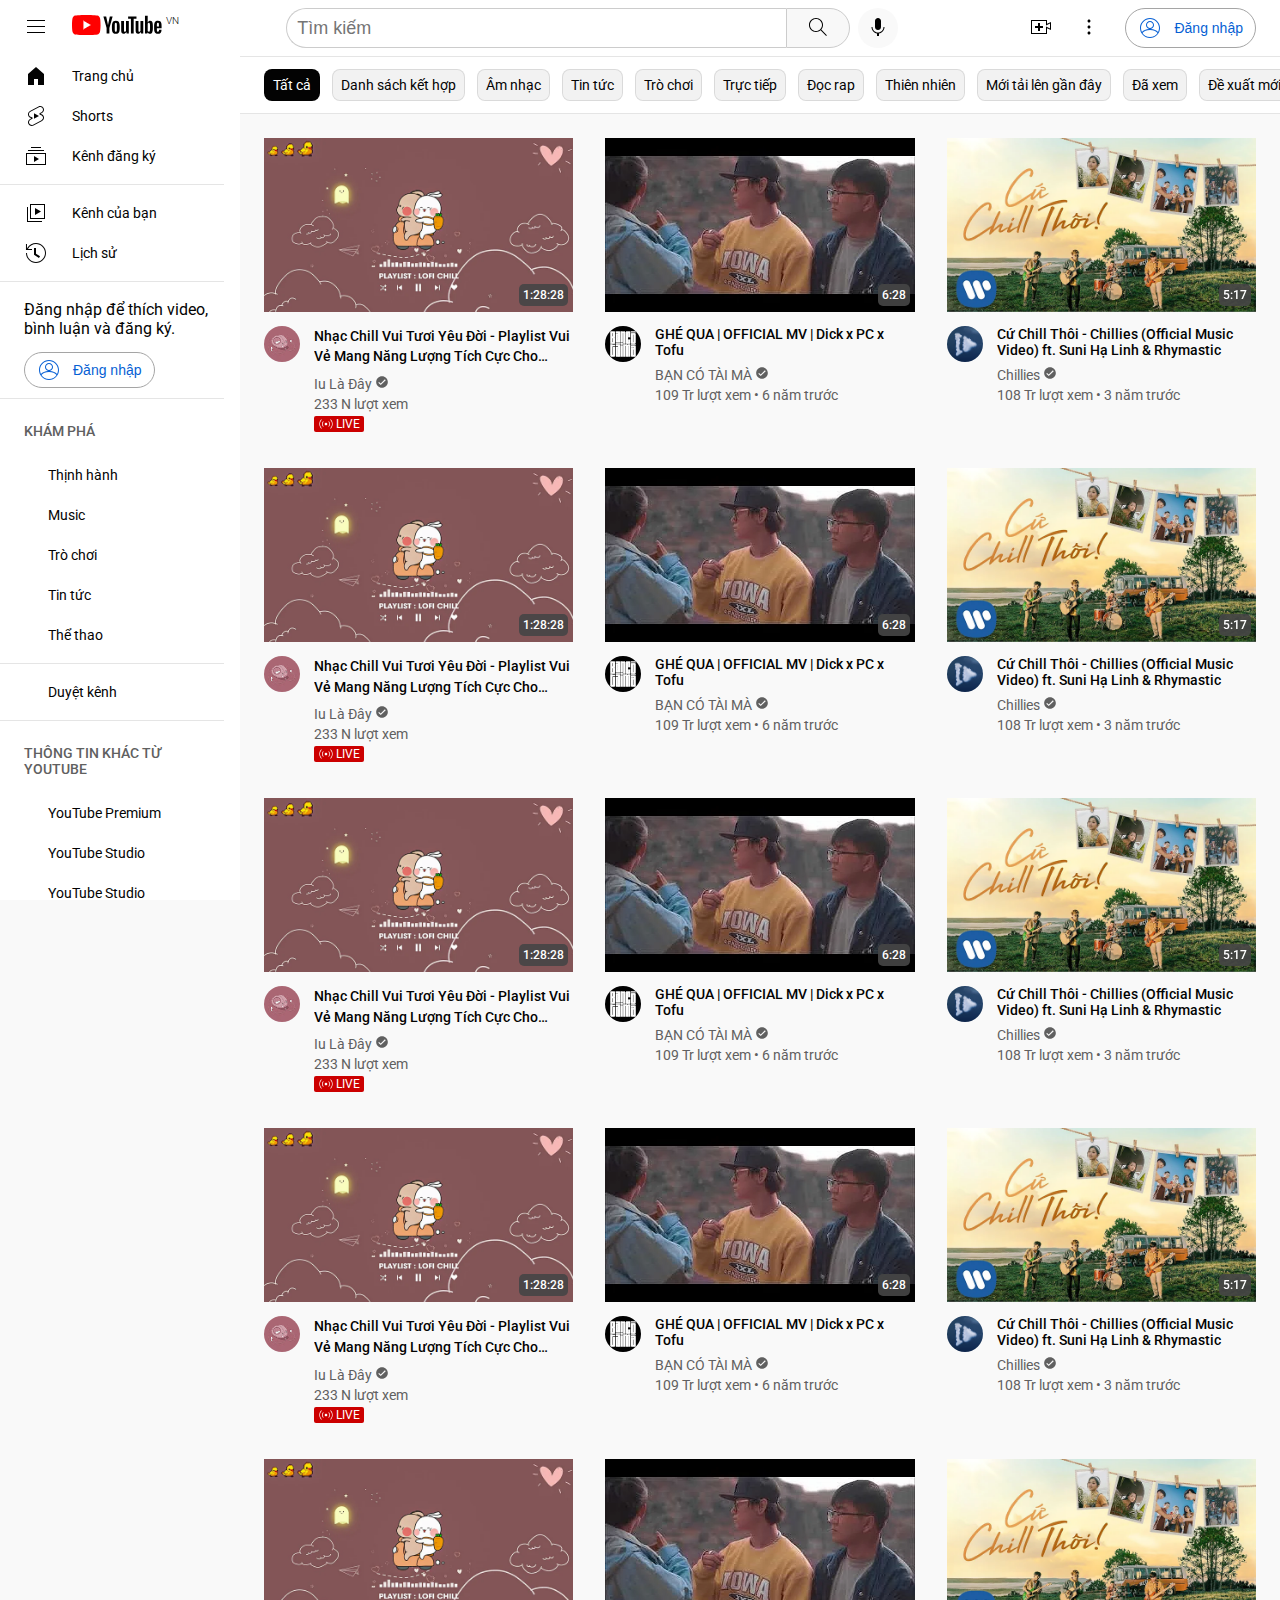
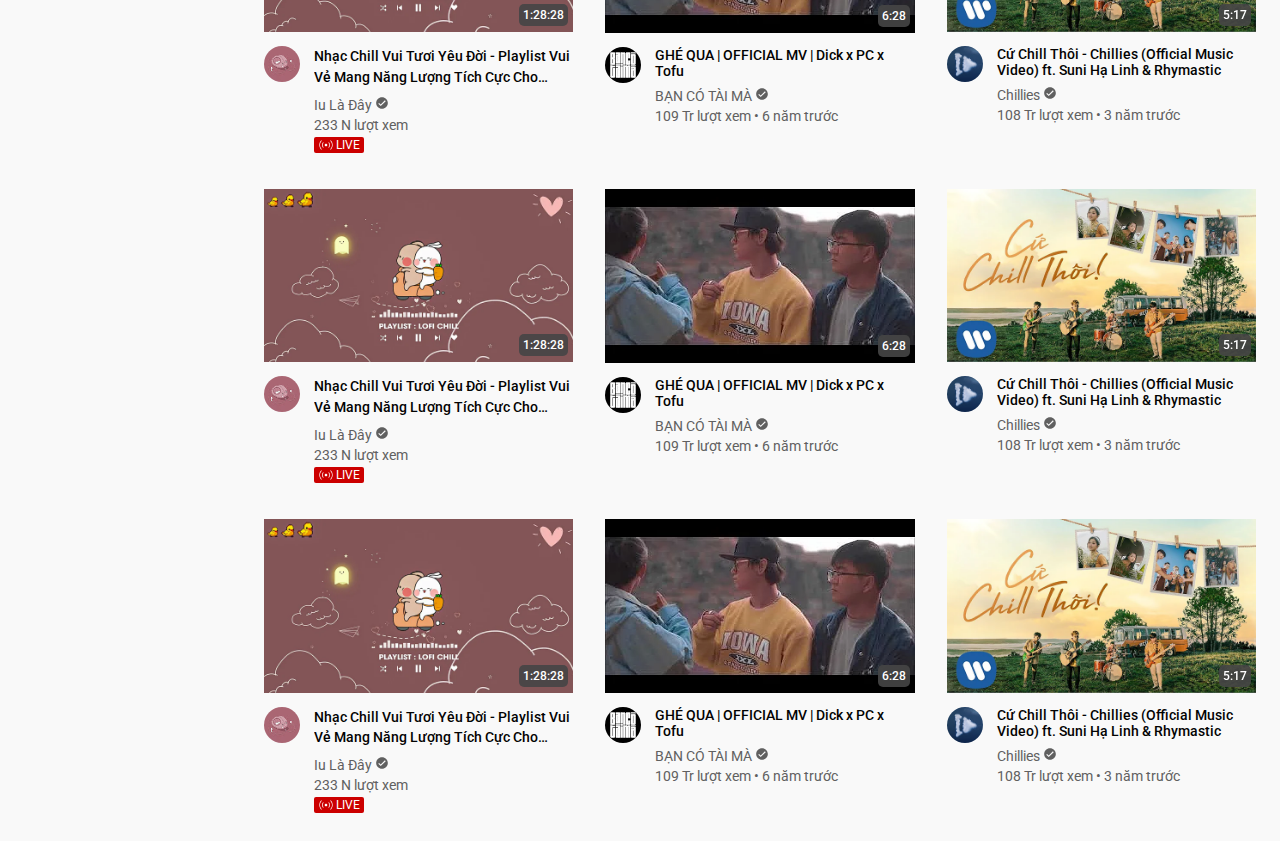
==== commit 9bfb8a46: "Add files via upload" ====
--- a/MaiKhoa/index.html
+++ b/MaiKhoa/index.html
@@ -3,7 +3,7 @@
 <head>
     <meta charset="UTF-8">
     <meta name="viewport" content="width=device-width, initial-scale=1.0">
-    <title>Youtube</title>
+    <title>YouTube</title>
     <link href="style.css" rel="stylesheet" type="text/css" />
     <link rel="preconnect" href="https://fonts.googleapis.com" />
     <link rel="preconnect" href="https://fonts.gstatic.com" crossorigin />
@@ -85,9 +85,9 @@
       <div class="nav-with-title best-of-youtube">
         <h3>Khám phá</h3>
         <nav>
-          <a href="#">
+          <a href="/screen/trending/trending.html">
             <img src="/access/icon/ic_explore.png" alt="">
-            <span>Xu hướng</span>
+            <span>Thịnh hành</span>
           </a>
           <a href="#">
             <img src="/access/icon/ic_music.png" alt="">
@@ -117,102 +117,39 @@
         <h3>Thông tin khác từ Youtube</h3>
         <nav>
           <a href="#">
-            <svg
-              width="24"
-              height="24"
-              viewBox="0 0 24 24"
-              fill="none"
-              xmlns="http://www.w3.org/2000/svg"
-            >
-              <path
-                d="M10 9.35L15 12L10 14.65V9.35ZM12 6C9.47423 5.95085 6.94811 6.07782 4.44 6.38C4.18721 6.4509 3.95692 6.58564 3.77128 6.77129C3.58564 6.95693 3.45089 7.18722 3.38 7.44C3.1121 8.94492 2.98489 10.4715 3 12C2.98489 13.5285 3.1121 15.0551 3.38 16.56C3.45089 16.8128 3.58564 17.0431 3.77128 17.2287C3.95692 17.4144 4.18721 17.5491 4.44 17.62C6.94811 17.9222 9.47423 18.0492 12 18C14.5258 18.0492 17.0519 17.9222 19.56 17.62C19.8128 17.5491 20.0431 17.4144 20.2287 17.2287C20.4144 17.0431 20.5491 16.8128 20.62 16.56C20.8879 15.0551 21.0151 13.5285 21 12C21.0151 10.4715 20.8879 8.94492 20.62 7.44C20.5491 7.18722 20.4144 6.95693 20.2287 6.77129C20.0431 6.58564 19.8128 6.4509 19.56 6.38C17.0519 6.07782 14.5258 5.95085 12 6ZM12 5C12 5 18.25 5 19.81 5.42C20.2341 5.53436 20.6208 5.75801 20.9314 6.06861C21.242 6.37921 21.4656 6.76589 21.58 7.19C21.8696 8.77673 22.0103 10.3871 22 12C22.0103 13.6129 21.8696 15.2233 21.58 16.81C21.4656 17.2341 21.242 17.6208 20.9314 17.9314C20.6208 18.242 20.2341 18.4656 19.81 18.58C18.25 19 12 19 12 19C12 19 5.75 19 4.19 18.58C3.76589 18.4656 3.37921 18.242 3.06861 17.9314C2.758 17.6208 2.53435 17.2341 2.42 16.81C2.13035 15.2233 1.98974 13.6129 2 12C1.98974 10.3871 2.13035 8.77673 2.42 7.19C2.53435 6.76589 2.758 6.37921 3.06861 6.06861C3.37921 5.75801 3.76589 5.53436 4.19 5.42C5.75 5 12 5 12 5Z"
-                fill="#030303"
-              />
-            </svg>
+            <img src="/access/icon/ic_youtube_pre.png" alt="">
             <span>YouTube Premium</span>
           </a>
           <a href="#">
-            <svg
-              width="24"
-              height="24"
-              viewBox="0 0 24 24"
-              fill="none"
-              xmlns="http://www.w3.org/2000/svg"
-            >
-              <path
-                d="M14 12C14 13.1 13.1 14 12 14C10.9 14 10 13.1 10 12C10 10.9 10.9 9.99998 12 9.99998C13.1 9.99998 14 10.9 14 12ZM8.48 8.44998L7.77 7.74998C6.68 8.82998 6 10.34 6 12C6 13.66 6.68 15.17 7.77 16.25L8.48 15.54C7.57 14.64 7 13.39 7 12C7 10.61 7.57 9.35998 8.48 8.44998ZM16.23 7.74998L15.52 8.45998C16.43 9.35998 17 10.61 17 12C17 13.39 16.43 14.64 15.52 15.55L16.23 16.26C17.32 15.17 18 13.66 18 12C18 10.34 17.32 8.82998 16.23 7.74998ZM5.65 5.62998L4.95 4.91998C3.13 6.72998 2 9.23998 2 12C2 14.76 3.13 17.27 4.95 19.08L5.66 18.37C4.02 16.74 3 14.49 3 12C3 9.50998 4.02 7.25998 5.65 5.62998ZM19.05 4.91998L18.34 5.62998C19.98 7.25998 21 9.50998 21 12C21 14.49 19.98 16.74 18.35 18.37L19.06 19.08C20.87 17.27 22 14.76 22 12C22 9.23998 20.87 6.72998 19.05 4.91998Z"
-                fill="#030303"
-              />
-            </svg>
-
-            <span>Live</span>
+            <img src="/access/icon/ic_youtube_stu.png" alt="">
+            <span>YouTube Studio</span>
+          </a>
+          <a href="#">
+            <img src="/access/icon/ic_youtube_music.png" alt="">
+            <span>YouTube Studio</span>
+          </a>
+          <a href="#">
+            <img src="/access/icon/ic_youtube_kid.png" alt="">
+            <span>YouTube Studio</span>
           </a>
         </nav>
       </div>
       <nav class="nav-separator">
         <a href="#">
-          <svg
-            width="24"
-            height="24"
-            viewBox="0 0 24 24"
-            fill="none"
-            xmlns="http://www.w3.org/2000/svg"
-          >
-            <path
-              d="M12 9C13.65 9 15 10.35 15 12C15 13.65 13.65 15 12 15C10.35 15 9 13.65 9 12C9 10.35 10.35 9 12 9ZM12 8C9.79 8 8 9.79 8 12C8 14.21 9.79 16 12 16C14.21 16 16 14.21 16 12C16 9.79 14.21 8 12 8ZM13.22 3L13.77 5.2L13.9 5.71L14.4 5.89C15.01 6.12 15.59 6.45 16.12 6.87L16.52 7.19L17.02 7.05L19.19 6.43L20.41 8.54L18.78 10.13L18.41 10.49L18.49 11C18.54 11.32 18.57 11.64 18.57 11.98C18.57 12.32 18.54 12.64 18.49 12.96L18.41 13.47L18.78 13.83L20.41 15.42L19.19 17.53L17.02 16.91L16.52 16.77L16.12 17.09C15.59 17.52 15.01 17.85 14.4 18.07L13.9 18.25L13.77 18.76L13.22 21H10.78L10.23 18.8L10.1 18.29L9.6 18.11C9 17.88 8.42 17.55 7.88 17.12L7.48 16.8L6.98 16.94L4.81 17.56L3.6 15.44L5.23 13.85L5.6 13.49L5.52 12.98C5.47 12.66 5.44 12.33 5.44 12C5.44 11.67 5.47 11.34 5.52 11.02L5.6 10.51L5.23 10.15L3.6 8.56L4.82 6.45L6.99 7.07L7.49 7.21L7.89 6.89C8.42 6.45 9 6.12 9.61 5.9L10.11 5.72L10.24 5.21L10.78 3H13.22ZM14 2H10L9.26 4.96C8.53 5.23 7.86 5.62 7.26 6.1L4.34 5.27L2.34 8.73L4.53 10.86C4.47 11.23 4.44 11.61 4.44 12C4.44 12.39 4.47 12.77 4.53 13.14L2.34 15.27L4.34 18.73L7.26 17.9C7.86 18.38 8.53 18.77 9.26 19.04L10 22H14L14.74 19.04C15.47 18.77 16.14 18.38 16.74 17.9L19.66 18.73L21.66 15.27L19.47 13.14C19.53 12.77 19.56 12.39 19.56 12C19.56 11.61 19.53 11.23 19.47 10.86L21.66 8.73L19.66 5.27L16.74 6.1C16.14 5.62 15.47 5.23 14.74 4.96L14 2Z"
-              fill="#030303"
-            />
-          </svg>
-
+          <img src="/access/icon/ic_setting.png" alt="">
           <span>Cài đặt</span>
         </a>
         <a href="#">
-          <svg
-            width="24"
-            height="24"
-            viewBox="0 0 24 24"
-            fill="none"
-            xmlns="http://www.w3.org/2000/svg"
-          >
-            <path
-              d="M13.18 4L13.42 5.2L13.58 6H14.4H19V13H13.82L13.58 11.8L13.42 11H12.6H6V4H13.18ZM14 3H5V21H6V12H12.6L13 14H20V5H14.4L14 3Z"
-              fill="#030303"
-            />
-          </svg>
-
-          <span>Lịch sử báo cáo</span>
+          <img src="/access/icon/ic_report_his.png" alt="">
+          <span>Nhật ký báo cáo</span>
         </a>
         <a href="#">
-          <svg
-            width="24"
-            height="24"
-            viewBox="0 0 24 24"
-            fill="none"
-            xmlns="http://www.w3.org/2000/svg"
-          >
-            <path
-              d="M15.36 9.96C15.36 11.05 14.69 11.63 14.05 12.2C13.52 12.67 13.02 13.1 12.89 13.8L12.85 14H11.1L11.13 13.72C11.27 12.55 11.93 11.96 12.6 11.45C13.12 11.05 13.61 10.68 13.61 9.96C13.61 9.45 13.38 8.99 12.98 8.67C12.58 8.36 12.06 8.25 11.56 8.38C10.97 8.53 10.51 9.05 10.37 9.72L10.32 10H8.57L8.63 9.58C8.83 8.18 9.78 7.05 11.05 6.71C12.1 6.42 13.19 6.63 14.03 7.28C14.88 7.92 15.36 8.9 15.36 9.96ZM12 18C12.55 18 13 17.55 13 17C13 16.45 12.55 16 12 16C11.45 16 11 16.45 11 17C11 17.55 11.45 18 12 18ZM12 3C7.04 3 3 7.04 3 12C3 16.96 7.04 21 12 21C16.96 21 21 16.96 21 12C21 7.04 16.96 3 12 3ZM12 2C17.52 2 22 6.48 22 12C22 17.52 17.52 22 12 22C6.48 22 2 17.52 2 12C2 6.48 6.48 2 12 2Z"
-              fill="#030303"
-            />
-          </svg>
-
-          <span>Giúp đỡ</span>
+          <img src="/access/icon/ic_help.png" alt="">
+          <span>Trợ giúp</span>
         </a>
         <a href="#">
-          <svg
-            width="24"
-            height="24"
-            viewBox="0 0 24 24"
-            fill="none"
-            xmlns="http://www.w3.org/2000/svg"
-          >
-            <path
-              d="M13 14H11V12H13V14ZM13 5H11V11H13V5ZM19 3H5V19.59L8.29 16.3L8.59 16H9H19V3ZM20 2V17H9L4 22V2H20Z"
-              fill="#030303"
-            />
-          </svg>
-
-          <span>Gửi phản hồi</span>
+          <img src="/access/icon/ic_feedback.png" alt="">
+          <span>Gửi ý kiến phản hồi</span>
         </a>
       </nav>
       <div class="sitemap">
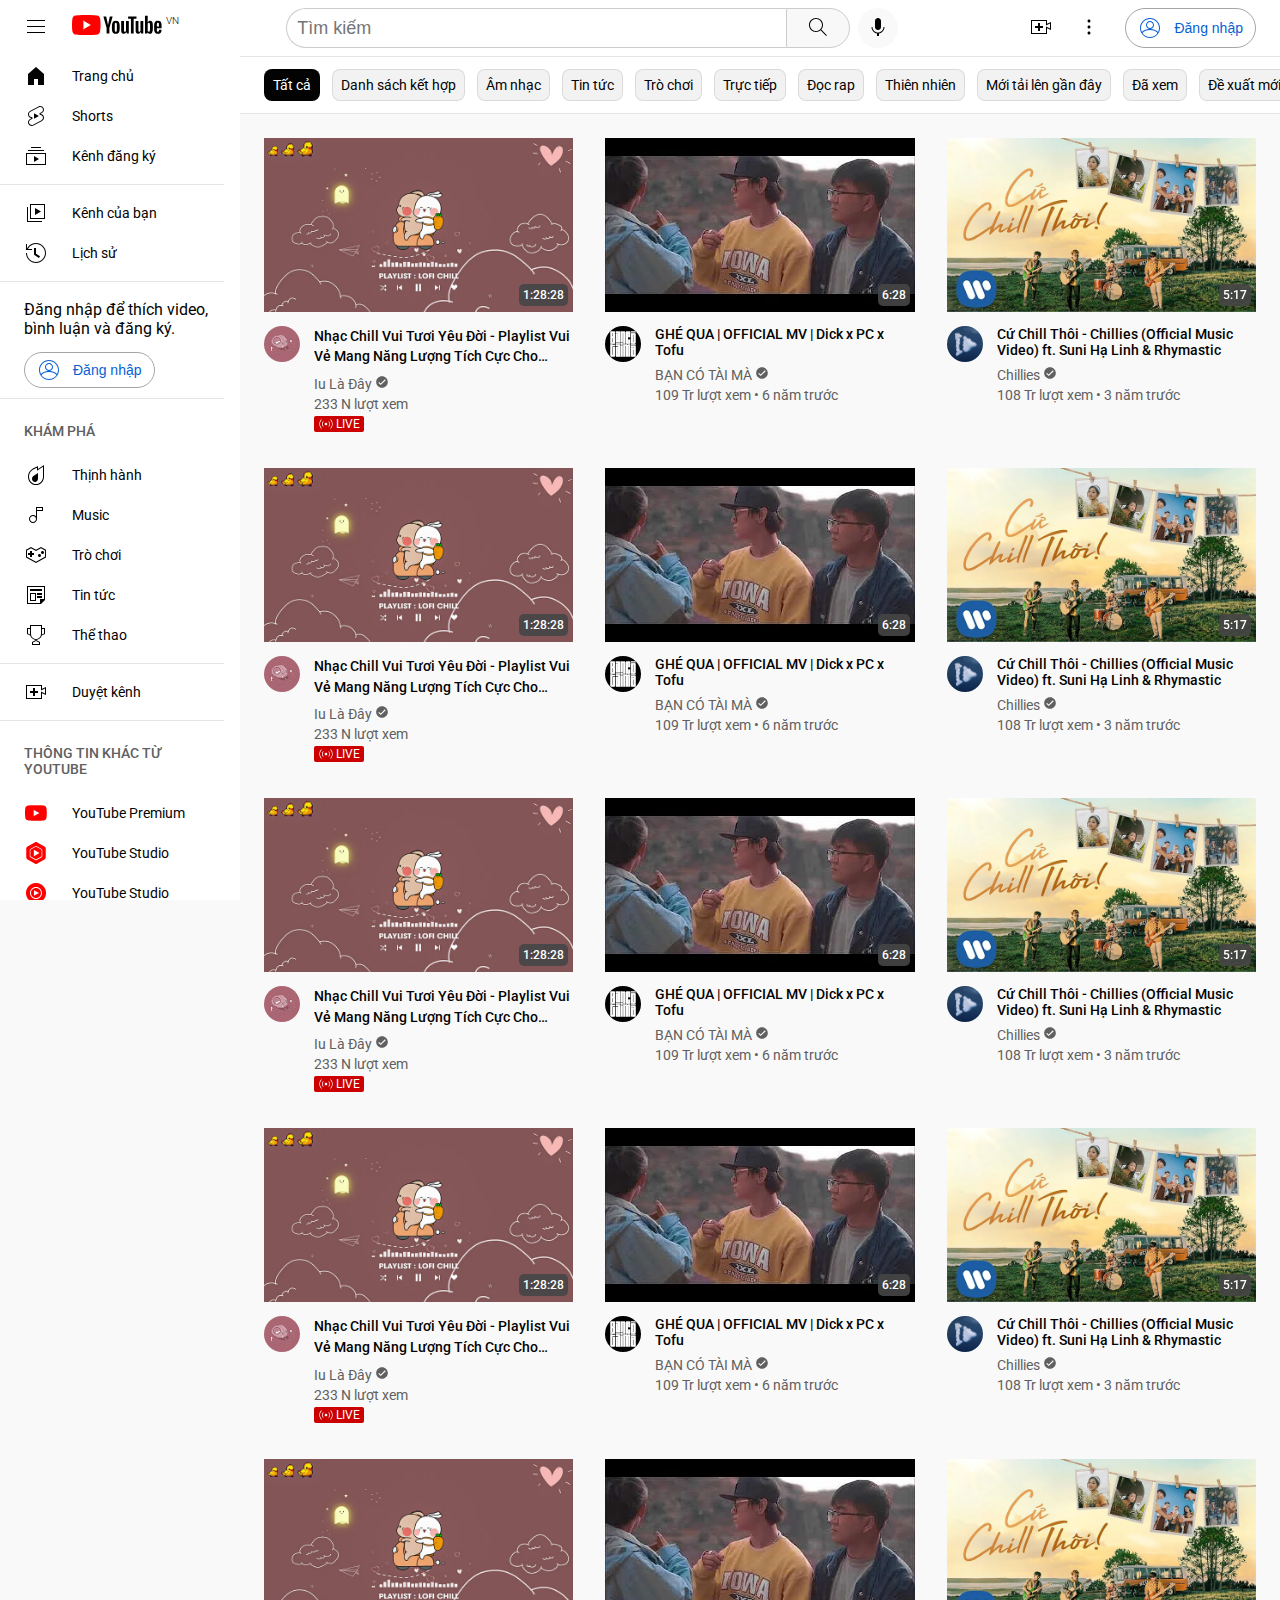
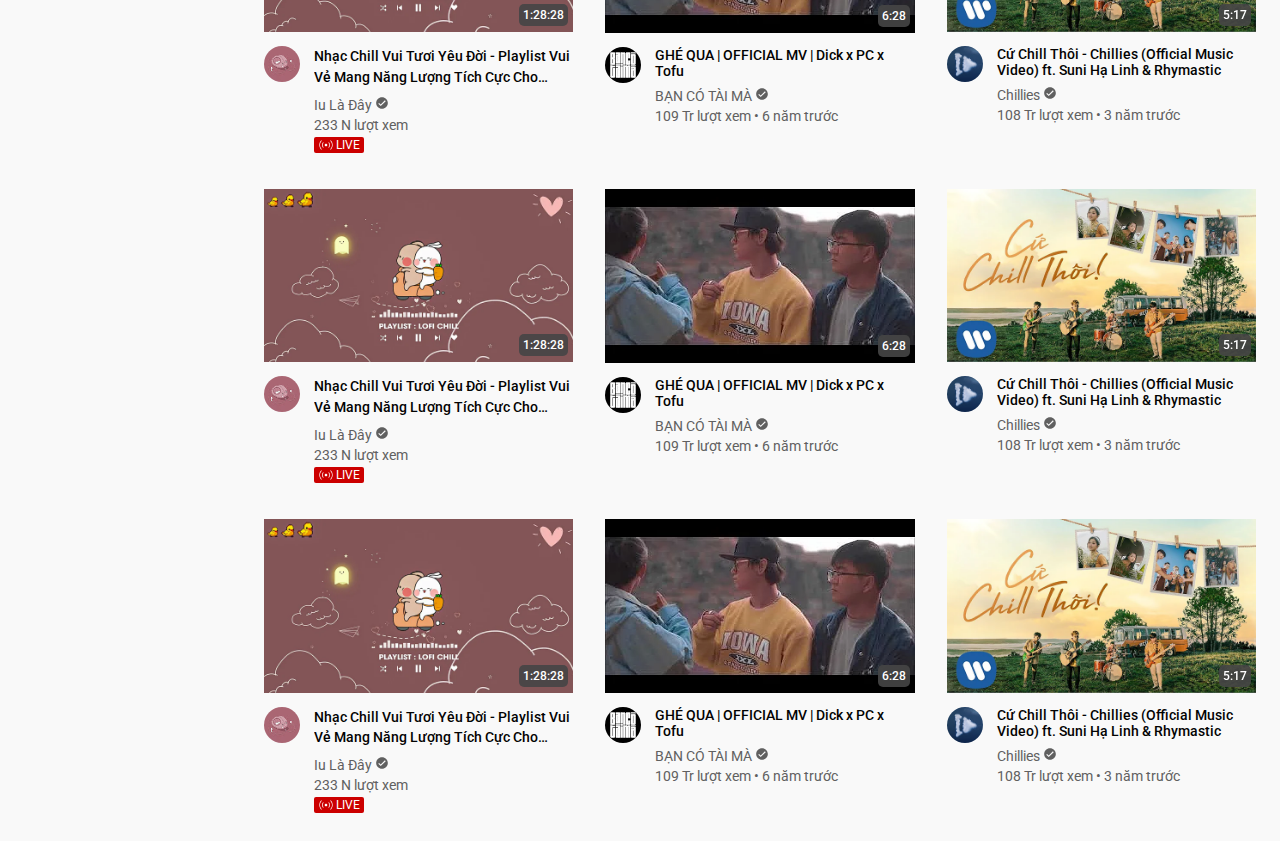
==== commit 19b0fd01: "add change tab" ====
--- a/MaiKhoa/index.html
+++ b/MaiKhoa/index.html
@@ -7,7 +7,7 @@
     <link href="style.css" rel="stylesheet" type="text/css" />
     <link rel="preconnect" href="https://fonts.googleapis.com" />
     <link rel="preconnect" href="https://fonts.gstatic.com" crossorigin />
-    <link rel="icon" type="image/x-icon" href="/images/favicon.ico">
+    <link rel="icon" type="image/x-icon" href="./images/favicon.ico">
     <link
       href="https://fonts.googleapis.com/css2?family=Roboto:wght@400;500&display=swap"
       rel="stylesheet"
@@ -20,7 +20,7 @@
             <img src="./access/icon/ic_menu.png" alt="menu">
         </button>
         <div>
-          <a href="/" class="logo">
+          <a href="./index.html" class="logo">
             <img src="./access/icon/logo_youtube.png" alt="menu">
           </a> 
         <span class="country">VN</span>
@@ -85,31 +85,31 @@
       <div class="nav-with-title best-of-youtube">
         <h3>Khám phá</h3>
         <nav>
-          <a href="/screen/trending/trending.html">
-            <img src="/access/icon/ic_explore.png" alt="">
+          <a href="./screen/trending/trending.html">
+            <img src="./access/icon/ic_explore.png" alt="">
             <span>Thịnh hành</span>
           </a>
           <a href="#">
-            <img src="/access/icon/ic_music.png" alt="">
+            <img src="./access/icon/ic_music.png" alt="">
             <span>Music</span>
           </a>
           <a href="#">
-            <img src="/access/icon/ic_game.png" alt="">
+            <img src="./access/icon/ic_game.png" alt="">
             <span>Trò chơi</span>
           </a>
           <a href="#">
-            <img src="/access/icon/ic_new.png" alt="">
+            <img src="./access/icon/ic_new.png" alt="">
             <span>Tin tức</span>
           </a>
           <a href="#">
-            <img src="/access/icon/ic_sport.png" alt="">
+            <img src="./access/icon/ic_sport.png" alt="">
             <span>Thể thao</span>
           </a>
         </nav>
       </div>
       <nav class="nav-separator">
         <a href="#">
-          <img src="/access/icon/ic-add.png" alt="">
+          <img src="./access/icon/ic-add.png" alt="">
           <span>Duyệt kênh</span>
         </a>
       </nav>
@@ -117,38 +117,38 @@
         <h3>Thông tin khác từ Youtube</h3>
         <nav>
           <a href="#">
-            <img src="/access/icon/ic_youtube_pre.png" alt="">
+            <img src="./access/icon/ic_youtube_pre.png" alt="">
             <span>YouTube Premium</span>
           </a>
           <a href="#">
-            <img src="/access/icon/ic_youtube_stu.png" alt="">
+            <img src="./access/icon/ic_youtube_stu.png" alt="">
             <span>YouTube Studio</span>
           </a>
           <a href="#">
-            <img src="/access/icon/ic_youtube_music.png" alt="">
+            <img src="./access/icon/ic_youtube_music.png" alt="">
             <span>YouTube Studio</span>
           </a>
           <a href="#">
-            <img src="/access/icon/ic_youtube_kid.png" alt="">
+            <img src="./access/icon/ic_youtube_kid.png" alt="">
             <span>YouTube Studio</span>
           </a>
         </nav>
       </div>
       <nav class="nav-separator">
         <a href="#">
-          <img src="/access/icon/ic_setting.png" alt="">
+          <img src="./access/icon/ic_setting.png" alt="">
           <span>Cài đặt</span>
         </a>
         <a href="#">
-          <img src="/access/icon/ic_report_his.png" alt="">
+          <img src="./access/icon/ic_report_his.png" alt="">
           <span>Nhật ký báo cáo</span>
         </a>
         <a href="#">
-          <img src="/access/icon/ic_help.png" alt="">
+          <img src="./access/icon/ic_help.png" alt="">
           <span>Trợ giúp</span>
         </a>
         <a href="#">
-          <img src="/access/icon/ic_feedback.png" alt="">
+          <img src="./access/icon/ic_feedback.png" alt="">
           <span>Gửi ý kiến phản hồi</span>
         </a>
       </nav>
@@ -174,19 +174,19 @@
     </aside>
     <section id="content">
       <header id="header-tags">
-        <a href="#" class="selected">Tất cả</a>
-        <a href="#">Danh sách kết hợp</a>
-        <a href="#">Âm nhạc</a>
-        <a href="#">Tin tức</a>
-        <a href="#">Trò chơi</a>
-        <a href="#">Trực tiếp</a>
-        <a href="#">Đọc rap</a>
-        <a href="#">Thiên nhiên</a>
-        <a href="#">Mới tải lên gần đây</a>
-        <a href="#">Đã xem</a>
-        <a href="#">Đề xuất mới</a>
+        <a href="#" id="all" class="selected">Tất cả</a>
+        <a href="#" id="list_sub">Danh sách kết hợp</a>
+        <a href="#" id="music">Âm nhạc</a>
+        <a href="#" id="new">Tin tức</a>
+        <a href="#" id="game">Trò chơi</a>
+        <a href="#" id="live">Trực tiếp</a>
+        <a href="#" id="rap">Đọc rap</a>
+        <a href="#" id="nature">Thiên nhiên</a>
+        <a href="#" id="upload">Mới tải lên gần đây</a>
+        <a href="#" id="seen">Đã xem</a>
+        <a href="#" id="request">Đề xuất mới</a>
       </header>
-      <div class="thumbs-list">
+      <div class="thumbs-list" id="thumbs-list">
         <article class="video-thumb">
             <div class="img">
                <img class="thumb" src="images/t01.png" />
@@ -933,5 +933,6 @@
 
       </div>
     </section>
+    <script src="main.js"></script>
   </body>
 </html>